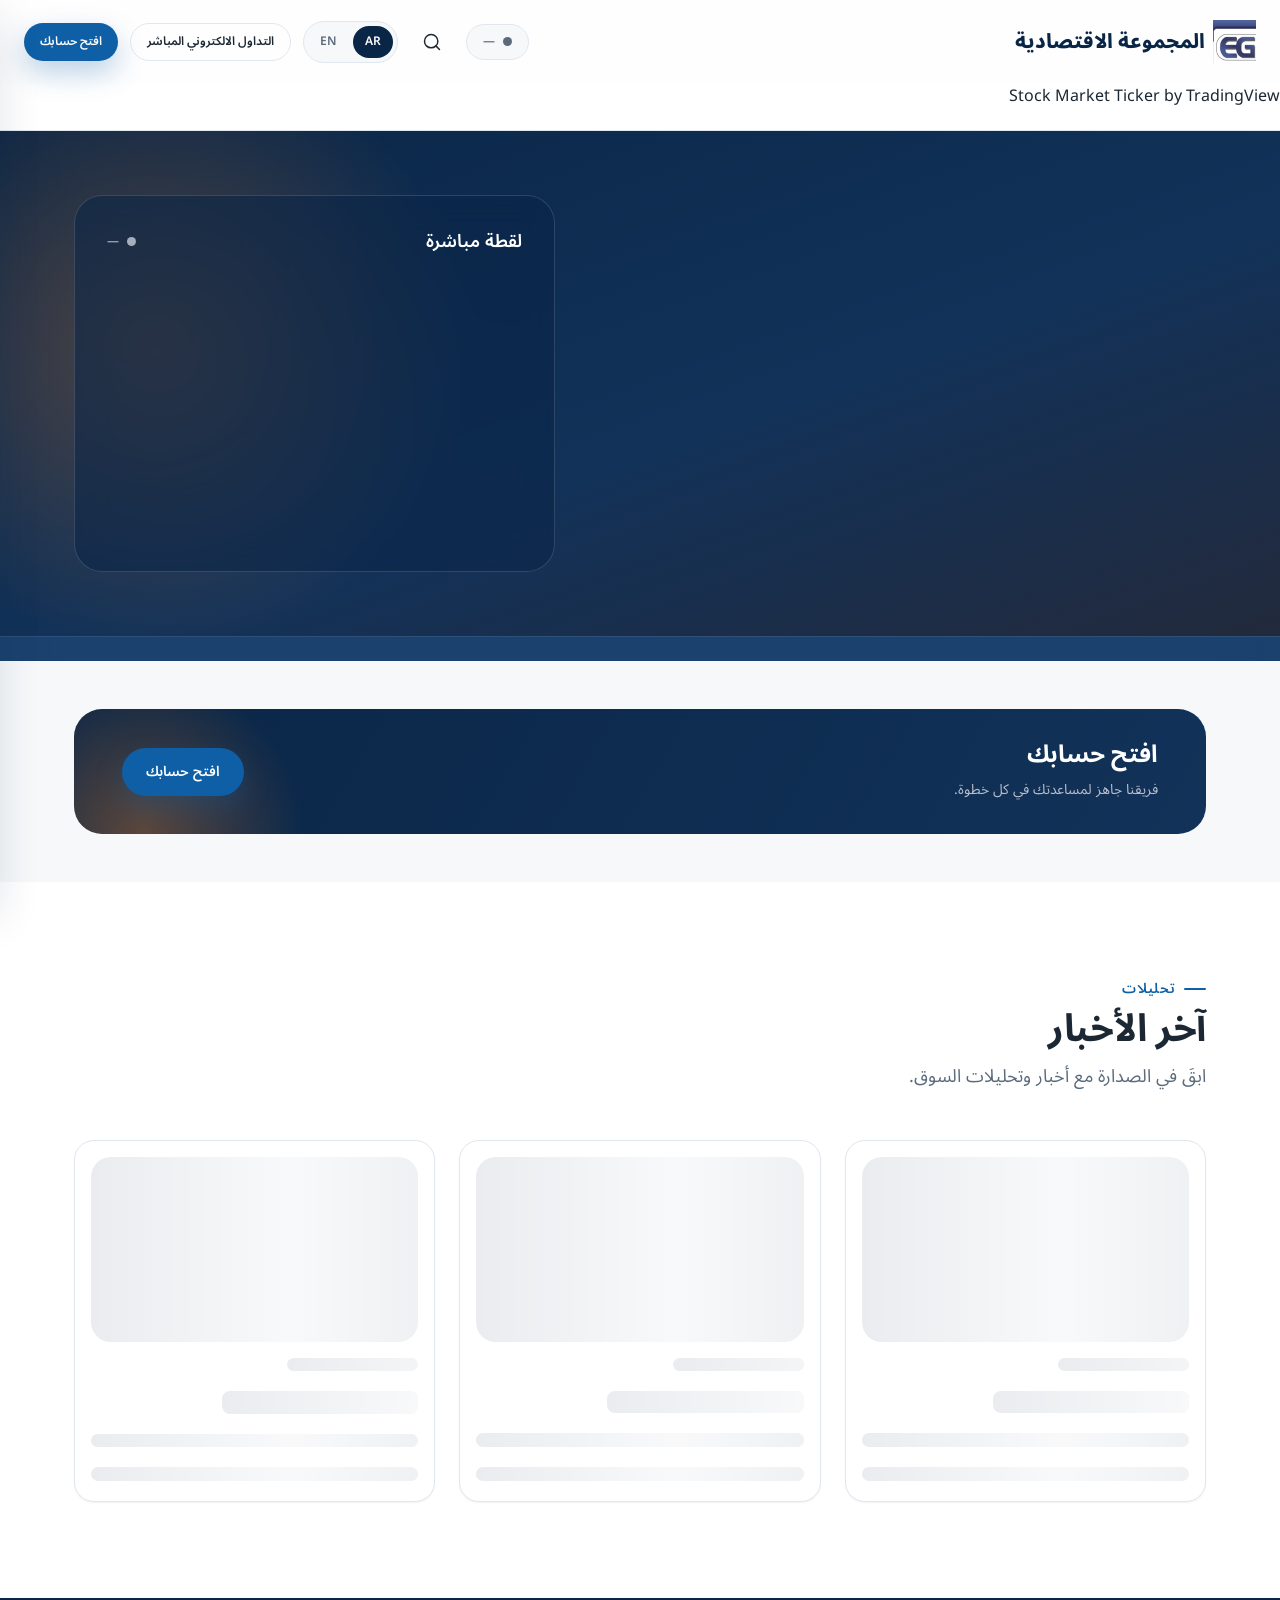
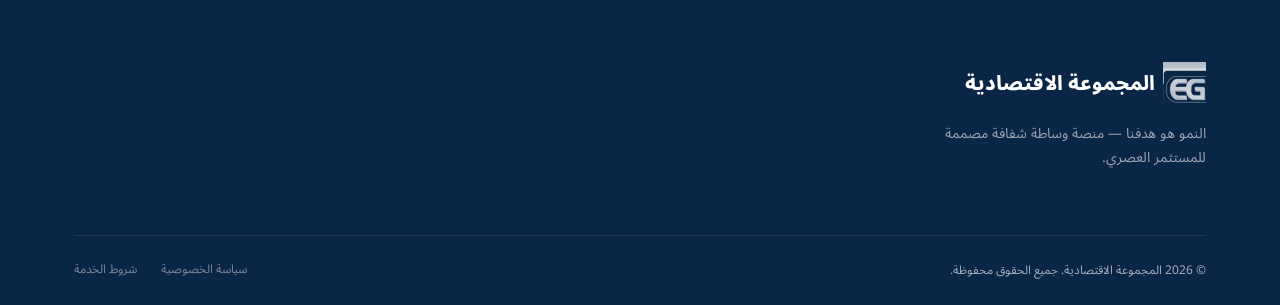
==== index.html @ 0a730e78 "Add files via upload" ====
<!DOCTYPE html>
<html lang="ar" dir="rtl">
<head>
  <meta charset="UTF-8">
  <meta name="viewport" content="width=device-width, initial-scale=1">
  <title>Economic Group — Growth Is Our Target</title>
  <meta name="description" content="Trade Egyptian and global markets with Economic Group — a fast, transparent, and secure brokerage platform.">
  <meta name="theme-color" content="#0A2647">
  <meta name="robots" content="index, follow">
  <link rel="canonical" href="https://www.eg-broktrade.com/">

  <!-- Open Graph -->
  <meta property="og:type" content="website">
  <meta property="og:title" content="Economic Group">
  <meta property="og:description" content="Trade Egyptian and global markets with Economic Group — a fast, transparent, and secure brokerage platform.">
  <meta property="og:url" content="https://www.eg-broktrade.com/">
  <meta property="og:site_name" content="Economic Group">
  <meta property="og:image" content="assets/images/og-cover.jpg">
  <meta property="og:locale" content="ar_EG">
  <meta property="og:locale:alternate" content="en_US">

  <!-- Twitter Card -->
  <meta name="twitter:card" content="summary_large_image">
  <meta name="twitter:title" content="Economic Group">
  <meta name="twitter:description" content="Trade Egyptian and global markets with Economic Group — a fast, transparent, and secure brokerage platform.">
  <meta name="twitter:image" content="assets/images/og-cover.jpg">

  <link rel="icon" type="image/png" href="assets/icons/favicon.png">
  <link rel="apple-touch-icon" href="assets/images/brand/favicon-180.png">
  <link rel="preconnect" href="https://fonts.googleapis.com">
  <link rel="preconnect" href="https://fonts.gstatic.com" crossorigin>

  <!-- Design System -->
  <link rel="stylesheet" href="assets/css/variables.css">
  <link rel="stylesheet" href="assets/css/base.css">
  <link rel="stylesheet" href="assets/css/animations.css">
  <link rel="stylesheet" href="assets/css/header.css">
  <link rel="stylesheet" href="assets/css/hero.css">
  <link rel="stylesheet" href="assets/css/news.css">
  <link rel="stylesheet" href="assets/css/footer.css">
  <link rel="stylesheet" href="assets/css/responsive.css">

  <!-- Schema.org -->
  <script type="application/ld+json">
  {
    "@context": "https://schema.org",
    "@type": "FinancialService",
    "name": "Economic Group",
    "alternateName": "المجموعة الاقتصادية",
    "description": "Economic Group — a bilingual stock trading and brokerage platform. Growth is our target.",
    "url": "https://www.eg-broktrade.com/",
    "areaServed": "EG",
    "availableLanguage": ["ar", "en"]
  }
  </script>
</head>
<body id="top" data-page="home">
  <a href="#main-content" class="skip-link" data-i18n="common.back_to_top">Skip to content</a>

  <div id="header-mount"></div>

  <main id="main-content">

    <!-- ============ HERO ============ -->
    <section class="hero" data-surface="dark" aria-label="Hero">
      <div class="container hero-inner">
        <div class="hero-slides-wrap">
          <div class="hero-slides" id="hero-slides">
            <!-- Populated dynamically by hero.js from the Sliders sheet -->
          </div>
          <div class="hero-dots" id="hero-dots"></div>
        </div>

        <div class="hero-panel glass reveal">
          <div class="hero-panel-header">
            <span class="hero-panel-title" data-i18n="hero.panel_title">Live Snapshot</span>
            <span class="hero-status">
              <span class="status-dot" id="hero-status-dot"></span>
              <span id="hero-status-label">—</span>
            </span>
          </div>
          <div class="hero-tv-widget" id="hero-tv-widget" aria-live="polite">
            <!-- Populated dynamically by tradingViewWidgets.js (Symbol Overview widget) -->
          </div>
        </div>
      </div>

      <div class="ticker-bar">
        <div class="ticker-track" id="ticker-track">
          <!-- Populated dynamically by hero.js from the Announcements sheet -->
        </div>
      </div>
    </section>

    <!-- ============ PROMO BANNER ============ -->
    <section class="container" style="padding-block: var(--space-7);" aria-label="Promotion">
      <div class="promo-banner" data-surface="dark" data-reveal>
        <div class="promo-banner-text">
          <h3 class="promo-banner-title" data-i18n="hero.cta_primary">Open an Account</h3>
          <p class="promo-banner-subtitle" data-i18n="sections.contact_subtitle">Our team is ready to help you every step of the way.</p>
        </div>
        <div class="promo-banner-cta">
          <a href="pages/signup/" class="btn btn-primary" data-i18n="nav.open_account">Open Account</a>
        </div>
      </div>
    </section>

    <!-- ============ NEWS ============ -->
    <section class="section" id="news" style="background:var(--color-white);" aria-labelledby="news-title">
      <div class="container">
        <div class="section-header">
          <span class="section-eyebrow" data-i18n="sections.news_eyebrow">Insights</span>
          <h2 class="section-title" id="news-title" data-i18n="sections.news_title">Latest News</h2>
          <p class="section-subtitle" data-i18n="sections.news_subtitle">Stay ahead with market-moving news and analysis.</p>
        </div>

        <div class="news-grid" id="news-grid" aria-live="polite"></div>
      </div>
    </section>

  </main>

  <div id="footer-mount"></div>
  <div id="news-modal-mount"></div>

  <button type="button" class="btn-icon" id="back-to-top" aria-label="Back to top" data-i18n-aria-label="common.back_to_top"
    style="position:fixed; bottom:24px; inset-inline-end:24px; z-index:var(--z-toast); background:var(--color-dark); color:#fff; opacity:0; visibility:hidden; transition: opacity var(--dur-base) var(--ease-out), visibility var(--dur-base); box-shadow:var(--shadow-lg);">
    <svg viewBox="0 0 24 24" fill="none" stroke="currentColor" stroke-width="1.75" stroke-linecap="round" stroke-linejoin="round"><line x1="12" y1="19" x2="12" y2="5"></line><polyline points="5 12 12 5 19 12"></polyline></svg>
  </button>

  <style>
    #back-to-top.is-visible { opacity: 1; visibility: visible; }
  </style>

  <!-- Config & Utilities -->
  <script src="assets/js/config.js"></script>
  <script src="assets/js/utils.js"></script>
  <script src="assets/js/icons.js"></script>
  <script src="assets/js/i18n.js"></script>
  <script src="assets/js/sheetsApi.js"></script>
  <script src="assets/js/skeleton.js"></script>
  <script src="assets/js/lazyload.js"></script>
  <script src="assets/js/partials.js"></script>

  <!-- Components -->
  <script src="components/newsCard.js"></script>
  <script src="components/miniTickerCard.js"></script>
  <script src="components/faqItem.js"></script>

  <!-- Section Modules -->
  <script src="assets/js/header.js"></script>
  <script src="assets/js/footer.js"></script>
  <script src="assets/js/hero.js"></script>
  <script src="assets/js/liveMarketData.js"></script>
  <script src="assets/js/tradingViewWidgets.js"></script>
  <script src="assets/js/market.js"></script>
  <script src="assets/js/news.js"></script>
  <script src="assets/js/newsModal.js"></script>
  <script src="assets/js/faq.js"></script>
  <script src="assets/js/contact.js"></script>
  <script src="assets/js/autoRefresh.js"></script>

  <!-- Boot -->
  <script src="assets/js/main.js"></script>
</body>
</html>
---- assets/css/variables.css ----
/* =========================================================
   Economic Group — Design System
   Global CSS Custom Properties
   ========================================================= */

@import url('https://fonts.googleapis.com/css2?family=Inter:wght@400;500;600;700;800&family=Noto+Sans+Arabic:wght@400;500;600;700;800&display=swap');

:root {
  /* ---------- Brand Colors (from Economic Group logo) ---------- */
  --color-primary: #0F5FA6;
  --color-primary-dark: #0A3D6E;
  --color-primary-light: #4B93D1;
  --color-primary-50: #EAF3FB;

  --color-dark: #0A2647;
  --color-dark-soft: #123259;
  --color-dark-elevated: #1B426E;

  --color-bg: #F6F8FA;
  --color-white: #FFFFFF;

  --color-text: #1B2733;
  --color-text-muted: #5B6B7C;
  --color-text-inverse: #F6F8FA;

  --color-success: #128A5E;
  --color-success-bg: #E9F8F2;
  --color-danger: #D14848;
  --color-danger-bg: #FDECEC;
  --color-warning: #C58A17;
  --color-warning-bg: #FBF3E2;

  --color-border: #E1E7EE;
  --color-border-dark: rgba(255, 255, 255, 0.12);

  /* ---------- Glassmorphism ---------- */
  --glass-bg: rgba(255, 255, 255, 0.65);
  --glass-bg-dark: rgba(10, 38, 71, 0.55);
  --glass-border: rgba(255, 255, 255, 0.35);
  --glass-blur: blur(16px);

  /* ---------- Typography ---------- */
  --font-en: 'Inter', -apple-system, BlinkMacSystemFont, 'Segoe UI', sans-serif;
  --font-ar: 'Noto Sans Arabic', 'Inter', sans-serif;

  --fs-xs: 0.75rem;    /* 12px */
  --fs-sm: 0.875rem;   /* 14px */
  --fs-base: 1rem;     /* 16px */
  --fs-md: 1.125rem;   /* 18px */
  --fs-lg: 1.25rem;    /* 20px */
  --fs-xl: 1.5rem;     /* 24px */
  --fs-2xl: 1.875rem;  /* 30px */
  --fs-3xl: 2.375rem;  /* 38px */
  --fs-4xl: 3rem;      /* 48px */

  --lh-tight: 1.2;
  --lh-normal: 1.5;
  --lh-relaxed: 1.75;

  --fw-regular: 400;
  --fw-medium: 500;
  --fw-semibold: 600;
  --fw-bold: 700;
  --fw-extrabold: 800;

  /* ---------- Spacing (4/8pt scale) ---------- */
  --space-1: 0.25rem;  /* 4px */
  --space-2: 0.5rem;   /* 8px */
  --space-3: 0.75rem;  /* 12px */
  --space-4: 1rem;     /* 16px */
  --space-5: 1.5rem;   /* 24px */
  --space-6: 2rem;     /* 32px */
  --space-7: 3rem;     /* 48px */
  --space-8: 4rem;     /* 64px */
  --space-9: 6rem;     /* 96px */

  /* ---------- Radius ---------- */
  --radius-sm: 8px;
  --radius-md: 14px;
  --radius-lg: 20px;
  --radius-xl: 28px;
  --radius-full: 999px;

  /* ---------- Shadows ---------- */
  --shadow-sm: 0 1px 2px rgba(10, 38, 71, 0.06);
  --shadow-md: 0 8px 24px rgba(10, 38, 71, 0.08);
  --shadow-lg: 0 16px 40px rgba(10, 38, 71, 0.12);
  --shadow-primary: 0 12px 28px rgba(15, 95, 166, 0.28);
  --shadow-focus: 0 0 0 3px rgba(15, 95, 166, 0.35);

  /* ---------- Motion ---------- */
  --ease-out: cubic-bezier(0.16, 1, 0.3, 1);
  --ease-in-out: cubic-bezier(0.65, 0, 0.35, 1);
  --dur-fast: 150ms;
  --dur-base: 250ms;
  --dur-slow: 400ms;

  /* ---------- Layout ---------- */
  --container-max: 1280px;
  --header-height: 84px;
  --header-height-scrolled: 68px;

  /* ---------- Z-Index Scale ---------- */
  --z-base: 0;
  --z-dropdown: 100;
  --z-sticky: 200;
  --z-overlay: 400;
  --z-modal: 500;
  --z-toast: 600;
  --z-tooltip: 700;
}

/* Dark-elevated surfaces (hero, footer) get their own token aliases */
[data-surface="dark"] {
  --color-text: var(--color-text-inverse);
  --color-text-muted: #A6ADBB;
  --color-border: var(--color-border-dark);
}
---- assets/css/base.css ----
/* =========================================================
   Economic Group — Base Styles / Reset / Typography / RTL Foundation
   ========================================================= */

*,
*::before,
*::after {
  box-sizing: border-box;
  margin: 0;
  padding: 0;
}

html {
  -webkit-text-size-adjust: 100%;
  scroll-behavior: smooth;
}

@media (prefers-reduced-motion: reduce) {
  html {
    scroll-behavior: auto;
  }
  *,
  *::before,
  *::after {
    animation-duration: 0.01ms !important;
    animation-iteration-count: 1 !important;
    transition-duration: 0.01ms !important;
    scroll-behavior: auto !important;
  }
}

body {
  min-height: 100vh;
  min-height: 100dvh;
  background: var(--color-bg);
  color: var(--color-text);
  font-family: var(--font-en);
  font-size: var(--fs-base);
  line-height: var(--lh-normal);
  font-weight: var(--fw-regular);
  -webkit-font-smoothing: antialiased;
  overflow-x: hidden;
  /* Push footer to bottom — eliminates blank space below it */
  display: flex;
  flex-direction: column;
}

/* main grows to fill remaining space, pushing footer down */
#main-content {
  flex: 1;
}

/* footer-mount is outside <main> so give it no flex-shrink
   and let the footer inside it sit naturally at the bottom */
#footer-mount {
  flex-shrink: 0;
}

/* news-modal-mount wraps a position:fixed overlay — it must not
   contribute any layout height itself */
#news-modal-mount {
  position: fixed;
  width: 0;
  height: 0;
  overflow: visible;
  pointer-events: none;
}

html[lang="ar"] body,
body[dir="rtl"] {
  font-family: var(--font-ar);
}

html[dir="rtl"] {
  direction: rtl;
}

html[dir="ltr"] {
  direction: ltr;
}

img,
picture,
svg {
  max-width: 100%;
  display: block;
}

img {
  height: auto;
}

a {
  color: inherit;
  text-decoration: none;
}

button {
  font: inherit;
  color: inherit;
  background: none;
  border: none;
  cursor: pointer;
}

input,
textarea,
select {
  font: inherit;
  color: inherit;
}

ul,
ol {
  list-style: none;
}

/* ---------- Typography Scale ---------- */

h1, h2, h3, h4, h5, h6 {
  font-weight: var(--fw-bold);
  line-height: var(--lh-tight);
  color: var(--color-dark);
}

[data-surface="dark"] h1,
[data-surface="dark"] h2,
[data-surface="dark"] h3,
[data-surface="dark"] h4 {
  color: var(--color-white);
}

h1 { font-size: var(--fs-4xl); letter-spacing: -0.02em; }
h2 { font-size: var(--fs-3xl); letter-spacing: -0.01em; }
h3 { font-size: var(--fs-2xl); }
h4 { font-size: var(--fs-xl); }
h5 { font-size: var(--fs-lg); }
h6 { font-size: var(--fs-md); }

p {
  color: var(--color-text-muted);
  line-height: var(--lh-relaxed);
}

.text-tabular {
  font-variant-numeric: tabular-nums;
  font-feature-settings: 'tnum' 1;
}

/* ---------- Layout Helpers ---------- */

.container {
  width: 100%;
  max-width: var(--container-max);
  margin-inline: auto;
  padding-inline: var(--space-5);
}

.section {
  padding-block: var(--space-9);
}

.section-header {
  display: flex;
  flex-direction: column;
  gap: var(--space-2);
  margin-bottom: var(--space-7);
  max-width: 640px;
}

.section-eyebrow {
  display: inline-flex;
  align-items: center;
  gap: var(--space-2);
  color: var(--color-primary);
  font-weight: var(--fw-semibold);
  font-size: var(--fs-sm);
  text-transform: uppercase;
  letter-spacing: 0.06em;
}

.section-eyebrow::before {
  content: "";
  width: 22px;
  height: 2px;
  background: var(--color-primary);
  border-radius: var(--radius-full);
}

.section-title {
  color: inherit;
}

.section-subtitle {
  color: var(--color-text-muted);
  font-size: var(--fs-md);
}

/* ---------- Focus & Accessibility ---------- */

:focus-visible {
  outline: none;
  box-shadow: var(--shadow-focus);
  border-radius: var(--radius-sm);
}

.skip-link {
  position: fixed;
  top: -100px;
  inset-inline-start: var(--space-4);
  z-index: var(--z-toast);
  background: var(--color-dark);
  color: var(--color-white);
  padding: var(--space-3) var(--space-5);
  border-radius: var(--radius-md);
  font-weight: var(--fw-semibold);
  transition: top var(--dur-base) var(--ease-out);
}

.skip-link:focus {
  top: var(--space-4);
}

.visually-hidden {
  position: absolute !important;
  width: 1px;
  height: 1px;
  padding: 0;
  margin: -1px;
  overflow: hidden;
  clip: rect(0, 0, 0, 0);
  white-space: nowrap;
  border: 0;
}

/* ---------- Buttons ---------- */

.btn {
  display: inline-flex;
  align-items: center;
  justify-content: center;
  gap: var(--space-2);
  min-height: 48px;
  padding-inline: var(--space-5);
  border-radius: var(--radius-full);
  font-weight: var(--fw-semibold);
  font-size: var(--fs-sm);
  white-space: nowrap;
  transition: transform var(--dur-fast) var(--ease-out),
              box-shadow var(--dur-base) var(--ease-out),
              background-color var(--dur-base) var(--ease-out);
}

.btn:active {
  transform: scale(0.97);
}

.btn-primary {
  background: var(--color-primary);
  color: var(--color-white);
  box-shadow: var(--shadow-primary);
}

.btn-primary:hover {
  background: var(--color-primary-dark);
}

.btn-outline {
  background: transparent;
  border: 1.5px solid var(--color-border);
  color: var(--color-text);
}

[data-surface="dark"] .btn-outline {
  border-color: var(--color-border-dark);
  color: var(--color-white);
}

.btn-outline:hover {
  border-color: var(--color-primary);
  color: var(--color-primary);
}

.btn-ghost {
  background: transparent;
  color: var(--color-text);
}

.btn-ghost:hover {
  color: var(--color-primary);
}

.btn-sm {
  min-height: 38px;
  padding-inline: var(--space-4);
  font-size: var(--fs-xs);
}

.btn-icon {
  min-height: 44px;
  min-width: 44px;
  padding: 0;
  border-radius: var(--radius-full);
}

/* ---------- Badges & Tags ---------- */

.badge {
  display: inline-flex;
  align-items: center;
  gap: var(--space-1);
  padding: var(--space-1) var(--space-3);
  border-radius: var(--radius-full);
  font-size: var(--fs-xs);
  font-weight: var(--fw-semibold);
}

.badge-success { background: var(--color-success-bg); color: var(--color-success); }
.badge-danger  { background: var(--color-danger-bg); color: var(--color-danger); }
.badge-warning { background: var(--color-warning-bg); color: var(--color-warning); }
.badge-neutral { background: var(--color-bg); color: var(--color-text-muted); border: 1px solid var(--color-border); }

/* ---------- Glass Surface Utility ---------- */

.glass {
  background: var(--glass-bg);
  backdrop-filter: var(--glass-blur);
  -webkit-backdrop-filter: var(--glass-blur);
  border: 1px solid var(--glass-border);
}

[data-surface="dark"] .glass {
  background: var(--glass-bg-dark);
  border-color: rgba(255, 255, 255, 0.14);
}

/* ---------- Cards ---------- */

.card {
  background: var(--color-white);
  border: 1px solid var(--color-border);
  border-radius: var(--radius-lg);
  box-shadow: var(--shadow-sm);
  transition: transform var(--dur-base) var(--ease-out),
              box-shadow var(--dur-base) var(--ease-out);
}

.card-hover:hover {
  transform: translateY(-4px);
  box-shadow: var(--shadow-lg);
}
---- assets/css/animations.css ----
/* =========================================================
   Economic Group — Animations & Skeleton Loading States
   ========================================================= */

@keyframes fadeIn {
  from { opacity: 0; }
  to { opacity: 1; }
}

@keyframes fadeUp {
  from { opacity: 0; transform: translateY(16px); }
  to { opacity: 1; transform: translateY(0); }
}

@keyframes scaleIn {
  from { opacity: 0; transform: scale(0.96); }
  to { opacity: 1; transform: scale(1); }
}

@keyframes slideInEnd {
  from { opacity: 0; transform: translateX(var(--slide-from, 24px)); }
  to { opacity: 1; transform: translateX(0); }
}

@keyframes shimmer {
  0% { background-position: -400px 0; }
  100% { background-position: 400px 0; }
}

@keyframes pulseDot {
  0%, 100% { opacity: 1; transform: scale(1); }
  50% { opacity: 0.55; transform: scale(0.85); }
}

@keyframes tickerScroll {
  from { transform: translateX(0); }
  to { transform: translateX(-50%); }
}

@keyframes spin {
  to { transform: rotate(360deg); }
}

.reveal {
  opacity: 0;
  animation: fadeUp var(--dur-slow) var(--ease-out) forwards;
}

.reveal[data-delay="1"] { animation-delay: 60ms; }
.reveal[data-delay="2"] { animation-delay: 120ms; }
.reveal[data-delay="3"] { animation-delay: 180ms; }
.reveal[data-delay="4"] { animation-delay: 240ms; }
.reveal[data-delay="5"] { animation-delay: 300ms; }
.reveal[data-delay="6"] { animation-delay: 360ms; }

@media (prefers-reduced-motion: reduce) {
  .reveal {
    opacity: 1;
    animation: none;
  }
}

/* ---------- Skeleton Loaders ---------- */

.skeleton {
  position: relative;
  overflow: hidden;
  background: #EAECEF;
  border-radius: var(--radius-md);
}

.skeleton::after {
  content: "";
  position: absolute;
  inset: 0;
  background: linear-gradient(
    90deg,
    rgba(255, 255, 255, 0) 0%,
    rgba(255, 255, 255, 0.7) 50%,
    rgba(255, 255, 255, 0) 100%
  );
  background-size: 400px 100%;
  animation: shimmer 1.4s ease-in-out infinite;
}

@media (prefers-reduced-motion: reduce) {
  .skeleton::after { animation: none; }
}

.skeleton-text {
  height: 0.85em;
  border-radius: var(--radius-sm);
  margin-block: 0.25em;
}

.skeleton-title { height: 1.4em; width: 60%; }
.skeleton-line { width: 100%; }
.skeleton-line.short { width: 40%; }

.skeleton-thumb {
  aspect-ratio: 16 / 9;
  width: 100%;
  border-radius: var(--radius-lg);
}

.skeleton-avatar {
  width: 44px;
  height: 44px;
  border-radius: var(--radius-full);
}

.skeleton-card {
  display: flex;
  flex-direction: column;
  gap: var(--space-3);
  padding: var(--space-4);
}

/* ---------- Status Dot ---------- */

.status-dot {
  width: 9px;
  height: 9px;
  border-radius: var(--radius-full);
  background: var(--color-text-muted);
  flex-shrink: 0;
}

.status-dot.is-open {
  background: var(--color-success);
  animation: pulseDot 2s ease-in-out infinite;
}

.status-dot.is-closed {
  background: var(--color-danger);
}

/* ---------- Spinner ---------- */

.spinner {
  width: 20px;
  height: 20px;
  border: 2.5px solid rgba(255, 255, 255, 0.35);
  border-top-color: currentColor;
  border-radius: 50%;
  animation: spin 0.7s linear infinite;
}
---- assets/css/header.css ----
/* =========================================================
   Economic Group — Header / Navigation
   ========================================================= */

.site-header {
  position: sticky;
  top: 0;
  inset-inline: 0;
  z-index: var(--z-sticky);
  height: var(--header-height);
  display: flex;
  align-items: center;
  background: rgba(255, 255, 255, 0.82);
  backdrop-filter: var(--glass-blur);
  -webkit-backdrop-filter: var(--glass-blur);
  border-bottom: 1px solid transparent;
  transition: height var(--dur-base) var(--ease-out),
              border-color var(--dur-base) var(--ease-out),
              box-shadow var(--dur-base) var(--ease-out);
}

.site-header.is-scrolled {
  height: var(--header-height-scrolled);
  border-bottom-color: var(--color-border);
  box-shadow: var(--shadow-sm);
}

.header-inner {
  width: 100%;
  max-width: var(--container-max);
  margin-inline: auto;
  padding-inline: var(--space-5);
  display: flex;
  align-items: center;
  justify-content: space-between;
  gap: var(--space-5);
}

/* ---------- Logo ---------- */

.brand {
  display: flex;
  align-items: center;
  gap: var(--space-2);
  font-weight: var(--fw-extrabold);
  font-size: var(--fs-lg);
  color: var(--color-dark);
  flex-shrink: 0;
}

.brand-mark {
  display: flex;
  align-items: center;
  justify-content: center;
  flex-shrink: 0;
}

.brand-mark img {
  height: 44px;
  width: auto;
  display: block;
}

/* ---------- Primary Nav ---------- */

.primary-nav {
  display: flex;
  align-items: center;
  gap: var(--space-1);
}

.nav-item {
  position: relative;
}

.nav-link {
  display: flex;
  align-items: center;
  gap: var(--space-1);
  padding: var(--space-3) var(--space-3);
  border-radius: var(--radius-sm);
  font-size: var(--fs-sm);
  font-weight: var(--fw-medium);
  color: var(--color-text);
  transition: color var(--dur-fast) var(--ease-out);
}

.nav-link:hover,
.nav-link[aria-current="page"] {
  color: var(--color-primary);
}

.nav-link .chevron {
  width: 14px;
  height: 14px;
  transition: transform var(--dur-fast) var(--ease-out);
}

.nav-item.is-open .nav-link .chevron {
  transform: rotate(180deg);
}

.nav-dropdown {
  position: absolute;
  top: calc(100% + var(--space-2));
  inset-inline-start: 0;
  min-width: 220px;
  background: var(--color-white);
  border: 1px solid var(--color-border);
  border-radius: var(--radius-md);
  box-shadow: var(--shadow-lg);
  padding: var(--space-2);
  opacity: 0;
  visibility: hidden;
  transform: translateY(6px);
  transition: opacity var(--dur-base) var(--ease-out),
              transform var(--dur-base) var(--ease-out),
              visibility var(--dur-base);
  z-index: var(--z-dropdown);
}

.nav-item.is-open .nav-dropdown {
  opacity: 1;
  visibility: visible;
  transform: translateY(0);
}

.nav-dropdown-link {
  display: block;
  padding: var(--space-3);
  border-radius: var(--radius-sm);
  font-size: var(--fs-sm);
  color: var(--color-text);
}

.nav-dropdown-link:hover {
  background: var(--color-primary-50);
  color: var(--color-primary-dark);
}

/* ---------- Header Actions ---------- */

.header-actions {
  display: flex;
  align-items: center;
  gap: var(--space-3);
  flex-shrink: 0;
}

.market-pill {
  display: flex;
  align-items: center;
  gap: var(--space-2);
  padding: var(--space-2) var(--space-4);
  border-radius: var(--radius-full);
  background: var(--color-bg);
  border: 1px solid var(--color-border);
  font-size: var(--fs-xs);
  font-weight: var(--fw-semibold);
  color: var(--color-text-muted);
}

.lang-switch {
  display: flex;
  align-items: center;
  gap: var(--space-1);
  padding: var(--space-1);
  border-radius: var(--radius-full);
  background: var(--color-bg);
  border: 1px solid var(--color-border);
}

.lang-option {
  padding: var(--space-1) var(--space-3);
  border-radius: var(--radius-full);
  font-size: var(--fs-xs);
  font-weight: var(--fw-semibold);
  color: var(--color-text-muted);
  transition: background var(--dur-fast) var(--ease-out), color var(--dur-fast) var(--ease-out);
  min-height: 32px;
  display: inline-flex;
  align-items: center;
}

.lang-option[aria-pressed="true"] {
  background: var(--color-dark);
  color: var(--color-white);
}

.search-toggle,
.menu-toggle {
  display: inline-flex;
  align-items: center;
  justify-content: center;
  width: 44px;
  height: 44px;
  border-radius: var(--radius-full);
  color: var(--color-text);
  transition: background var(--dur-fast) var(--ease-out);
}

.search-toggle:hover,
.menu-toggle:hover {
  background: var(--color-bg);
}

.search-toggle svg,
.menu-toggle svg {
  width: 20px;
  height: 20px;
}

.menu-toggle {
  display: none;
}

/* ---------- Search Overlay ---------- */

.search-overlay {
  position: fixed;
  inset: 0;
  z-index: var(--z-overlay);
  background: rgba(10, 38, 71, 0.55);
  backdrop-filter: blur(4px);
  -webkit-backdrop-filter: blur(4px);
  display: flex;
  align-items: flex-start;
  justify-content: center;
  padding: 12vh var(--space-4) var(--space-5);
  overflow-y: auto;
  opacity: 0;
  visibility: hidden;
  transition: opacity var(--dur-base) var(--ease-out), visibility var(--dur-base);
}

.search-overlay.is-open {
  opacity: 1;
  visibility: visible;
}

.search-box {
  width: min(560px, 92vw);
  max-height: 90vh;
  max-height: 76dvh;
  overflow-y: auto;
  background: var(--color-white);
  border-radius: var(--radius-lg);
  box-shadow: var(--shadow-lg);
  padding: var(--space-5);
  transform: translateY(-12px);
  transition: transform var(--dur-base) var(--ease-out);
}

.search-overlay.is-open .search-box {
  transform: translateY(0);
}

.search-input-row {
  display: flex;
  align-items: center;
  gap: var(--space-3);
  border-bottom: 1px solid var(--color-border);
  padding-bottom: var(--space-4);
}

.search-input-row svg { width: 20px; height: 20px; color: var(--color-text-muted); flex-shrink: 0; }

.search-input {
  flex: 1;
  border: none;
  background: none;
  font-size: var(--fs-md);
  outline: none;
}

.search-results {
  margin-top: var(--space-4);
  max-height: 320px;
  overflow-y: auto;
  display: flex;
  flex-direction: column;
  gap: var(--space-1);
}

.search-result-item {
  display: flex;
  align-items: center;
  justify-content: space-between;
  padding: var(--space-3);
  border-radius: var(--radius-sm);
}

.search-result-item:hover {
  background: var(--color-bg);
}

.search-empty {
  padding: var(--space-5) var(--space-2);
  text-align: center;
  color: var(--color-text-muted);
  font-size: var(--fs-sm);
}

/* ---------- Mobile Nav Drawer ---------- */

.mobile-drawer {
  position: fixed;
  top: 0;
  inset-inline-end: 0;
  height: 100vh;
  height: 100dvh;
  width: min(340px, 86vw);
  background: var(--color-white);
  z-index: var(--z-overlay);
  box-shadow: var(--shadow-lg);
  padding: var(--space-5);
  display: flex;
  flex-direction: column;
  gap: var(--space-2);
  transform: translateX(100%);
  transition: transform var(--dur-base) var(--ease-out);
  overflow-y: auto;
}

html[dir="rtl"] .mobile-drawer {
  transform: translateX(-100%);
}

.mobile-drawer.is-open {
  transform: translateX(0);
}

html[dir="rtl"] .mobile-drawer.is-open {
  transform: translateX(0);
}

.mobile-drawer-backdrop {
  position: fixed;
  inset: 0;
  background: rgba(10, 38, 71, 0.5);
  z-index: var(--z-overlay);
  opacity: 0;
  visibility: hidden;
  transition: opacity var(--dur-base) var(--ease-out), visibility var(--dur-base);
}

.mobile-drawer-backdrop.is-open {
  opacity: 1;
  visibility: visible;
}

.mobile-drawer-header {
  display: flex;
  align-items: center;
  justify-content: space-between;
  margin-bottom: var(--space-4);
}

.mobile-nav-link {
  display: flex;
  align-items: center;
  justify-content: space-between;
  padding: var(--space-4) var(--space-2);
  border-bottom: 1px solid var(--color-border);
  font-weight: var(--fw-medium);
  min-height: 44px;
}

.mobile-nav-submenu {
  display: none;
  flex-direction: column;
  padding-inline-start: var(--space-4);
}

.mobile-nav-submenu.is-open {
  display: flex;
}

.mobile-nav-sublink {
  padding: var(--space-3) var(--space-2);
  color: var(--color-text-muted);
  font-size: var(--fs-sm);
  min-height: 44px;
  display: flex;
  align-items: center;
}

@media (max-width: 1023px) {
  .primary-nav,
  .market-pill {
    display: none;
  }
  .menu-toggle {
    display: inline-flex;
  }
  /* The mobile drawer already repeats the Open Account CTA, the live
     trading link, and the language switcher, so drop the header's copies
     once the drawer takes over — keeps search + hamburger from getting
     cramped against the logo on phones. */
  .header-actions > .btn-primary,
  .header-actions > .btn-outline {
    display: none;
  }
}

@media (max-width: 560px) {
  .header-actions > .lang-switch {
    display: none;
  }
}

/* ---------- TradingView Ticker Tape (scrolling EGX price strip) ---------- */

.tv-ticker-tape-wrap {
  position: sticky;
  top: var(--header-height);
  inset-inline: 0;
  z-index: calc(var(--z-sticky) - 1);
  background: var(--color-surface, #ffffff);
  border-bottom: 1px solid var(--color-border);
  transition: top var(--dur-base) var(--ease-out);
}

.site-header.is-scrolled ~ .tv-ticker-tape-wrap {
  top: var(--header-height-scrolled);
}

/* TradingView's own iframe reports its height, but give the wrapper a
   sane minimum so layout doesn't jump while the widget script loads. */
.tv-ticker-tape-wrap .tradingview-widget-container {
  min-height: 46px;
}
---- assets/css/hero.css ----
/* =========================================================
   Economic Group — Hero Section
   ========================================================= */

.hero {
  position: relative;
  background: linear-gradient(160deg, var(--color-dark) 0%, var(--color-dark-soft) 55%, #23293A 100%);
  overflow: hidden;
  /* FIX 3: no bottom padding on the hero itself — the ticker bar
     sits flush at the bottom with no extra blue gap beneath it */
  padding-block-start: var(--space-8);
  padding-block-end: 0;
}

.hero::before {
  content: "";
  position: absolute;
  inset-inline-end: -12%;
  top: -18%;
  width: 620px;
  height: 620px;
  border-radius: 50%;
  background: radial-gradient(circle, rgba(245, 130, 32, 0.28) 0%, rgba(245, 130, 32, 0) 70%);
  pointer-events: none;
}

.hero-inner {
  position: relative;
  z-index: 1;
  display: grid;
  grid-template-columns: 1.1fr 0.9fr;
  gap: var(--space-8);
  align-items: center;
  padding-block-end: var(--space-8);
}

.hero-slides {
  position: relative;
  min-height: 300px;
}

.hero-slide {
  position: absolute;
  inset: 0;
  display: flex;
  flex-direction: column;
  gap: var(--space-5);
  opacity: 0;
  visibility: hidden;
  transform: translateY(12px);
  transition: opacity var(--dur-slow) var(--ease-out),
              transform var(--dur-slow) var(--ease-out),
              visibility var(--dur-slow);
}

.hero-slide.is-active {
  position: relative;
  opacity: 1;
  visibility: visible;
  transform: translateY(0);
}

.hero-badge {
  display: inline-flex;
  align-items: center;
  gap: var(--space-2);
  width: fit-content;
  padding: var(--space-2) var(--space-4);
  border-radius: var(--radius-full);
  font-size: var(--fs-xs);
  font-weight: var(--fw-semibold);
  color: var(--color-white);
}

.hero-headline {
  color: var(--color-white);
  font-size: clamp(2rem, 4vw, var(--fs-4xl));
  max-width: 22ch;
}

.hero-headline .accent {
  color: var(--color-primary);
}

.hero-subtext {
  color: #B7BECC;
  font-size: var(--fs-md);
  max-width: 46ch;
}

.hero-cta-row {
  display: flex;
  align-items: center;
  gap: var(--space-4);
  flex-wrap: wrap;
}

.hero-dots {
  display: flex;
  gap: var(--space-2);
  margin-top: var(--space-3);
}

.hero-dot {
  width: 28px;
  height: 4px;
  border-radius: var(--radius-full);
  background: rgba(255, 255, 255, 0.25);
  transition: background var(--dur-base) var(--ease-out);
}

.hero-dot[aria-current="true"] {
  background: var(--color-primary);
}

/* ---------- Hero Panel (Live Market Snapshot) ---------- */

.hero-panel {
  border-radius: var(--radius-xl);
  padding: var(--space-6);
  display: flex;
  flex-direction: column;
  gap: var(--space-5);
}

.hero-panel-header {
  display: flex;
  align-items: center;
  justify-content: space-between;
}

.hero-panel-title {
  color: var(--color-white);
  font-size: var(--fs-md);
  font-weight: var(--fw-semibold);
}

.hero-status {
  display: flex;
  align-items: center;
  gap: var(--space-2);
  font-size: var(--fs-xs);
  color: #B7BECC;
  font-weight: var(--fw-medium);
}

.hero-tv-widget {
  width: 100%;
  min-height: 260px;
}

.hero-tv-widget .tradingview-widget-container,
.hero-tv-widget .tradingview-widget-container__widget {
  width: 100%;
}

/* TradingView's copyright line defaults to dark text — barely visible on
   this panel's dark glass background, so lighten it to match. */
.hero-tv-widget .tradingview-widget-copyright {
  color: #B7BECC;
}

/* ---------- Announcements Ticker ---------- */

.ticker-bar {
  background: var(--color-dark-elevated);
  border-top: 1px solid rgba(255, 255, 255, 0.08);
  overflow: hidden;
  position: relative;
}

.ticker-bar::before,
.ticker-bar::after {
  content: "";
  position: absolute;
  top: 0;
  bottom: 0;
  width: 60px;
  z-index: 1;
  pointer-events: none;
}

.ticker-bar::before {
  inset-inline-start: 0;
  background: linear-gradient(to right, var(--color-dark-elevated), transparent);
}

.ticker-bar::after {
  inset-inline-end: 0;
  background: linear-gradient(to left, var(--color-dark-elevated), transparent);
}

.ticker-track {
  display: flex;
  width: max-content;
  animation: tickerScroll 38s linear infinite;
  padding-block: var(--space-3);
}

.ticker-bar:hover .ticker-track {
  animation-play-state: paused;
}

.ticker-item {
  display: flex;
  align-items: center;
  gap: var(--space-2);
  padding-inline: var(--space-6);
  font-size: var(--fs-xs);
  font-weight: var(--fw-medium);
  color: #C7CCD6;
  white-space: nowrap;
  border-inline-end: 1px solid rgba(255, 255, 255, 0.1);
}

.ticker-item svg { width: 14px; height: 14px; color: var(--color-primary); flex-shrink: 0; }

@keyframes tickerScroll {
  0% {
    transform: translateX(0);
  }
  100% {
    transform: translateX(-50%);
  }
}

[dir="rtl"] .ticker-track {
  animation-name: tickerScrollRTL;
}

@keyframes tickerScrollRTL {
  0% {
    transform: translateX(0);
  }
  100% {
    transform: translateX(50%);
  }
}

@media (max-width: 900px) {
  .hero-inner {
    grid-template-columns: 1fr;
  }
}

/* Exception to the sitewide prefers-reduced-motion reset in base.css:
   this marquee is treated as decorative/informational content rather than
   motion that could trigger discomfort, so it keeps scrolling. Hover-to-pause
   above still applies either way. */
@media (prefers-reduced-motion: reduce) {
  .ticker-track {
    animation-duration: 38s !important;
    animation-iteration-count: infinite !important;
  }
}
---- assets/css/news.css ----
/* =========================================================
   Economic Group — News Section
   ========================================================= */

.news-grid {
  display: grid;
  grid-template-columns: repeat(auto-fit, minmax(300px, 1fr));
  gap: var(--space-5);
}

.news-card {
  overflow: hidden;
  display: flex;
  flex-direction: column;
}

.news-card-media {
  position: relative;
  aspect-ratio: 16 / 10;
  overflow: hidden;
  background: var(--color-bg);
}

.news-card-media img {
  width: 100%;
  height: 100%;
  object-fit: cover;
  transition: transform var(--dur-slow) var(--ease-out);
}

.news-card:hover .news-card-media img {
  transform: scale(1.05);
}

.news-card-category {
  position: absolute;
  top: var(--space-3);
  inset-inline-start: var(--space-3);
  padding: var(--space-1) var(--space-3);
  border-radius: var(--radius-full);
  background: rgba(10, 38, 71, 0.75);
  color: var(--color-white);
  font-size: var(--fs-xs);
  font-weight: var(--fw-semibold);
  backdrop-filter: blur(6px);
  -webkit-backdrop-filter: blur(6px);
}

.news-card-body {
  padding: var(--space-5);
  display: flex;
  flex-direction: column;
  gap: var(--space-3);
  flex: 1;
}

.news-card-date {
  font-size: var(--fs-xs);
  color: var(--color-text-muted);
  font-weight: var(--fw-medium);
}

.news-card-title {
  font-size: var(--fs-lg);
  line-height: var(--lh-tight);
}

.news-card-summary {
  font-size: var(--fs-sm);
  color: var(--color-text-muted);
  flex: 1;
  display: -webkit-box;
  -webkit-line-clamp: 3;
  -webkit-box-orient: vertical;
  overflow: hidden;
}

.news-card-readmore {
  display: inline-flex;
  align-items: center;
  gap: var(--space-1);
  font-size: var(--fs-sm);
  font-weight: var(--fw-semibold);
  color: var(--color-primary);
  width: fit-content;
  min-height: 44px;
}

.news-card-readmore svg {
  width: 16px;
  height: 16px;
  transition: transform var(--dur-fast) var(--ease-out);
}

html[dir="ltr"] .news-card-readmore:hover svg { transform: translateX(3px); }
html[dir="rtl"] .news-card-readmore:hover svg { transform: translateX(-3px) rotate(180deg); }
html[dir="rtl"] .news-card-readmore svg { transform: rotate(180deg); }

/* ---------- News Modal ---------- */

.modal-overlay {
  position: fixed;
  inset: 0;
  z-index: var(--z-modal);
  background: rgba(18, 22, 30, 0.65);
  backdrop-filter: blur(6px);
  -webkit-backdrop-filter: blur(6px);
  display: flex;
  align-items: center;
  justify-content: center;
  padding: var(--space-4);
  opacity: 0;
  visibility: hidden;
  transition: opacity var(--dur-base) var(--ease-out), visibility var(--dur-base);
}

.modal-overlay.is-open {
  opacity: 1;
  visibility: visible;
}

.news-modal {
  width: min(760px, 100%);
  max-height: 90vh;
  max-height: 88dvh;
  background: var(--color-white);
  border-radius: var(--radius-xl);
  overflow: hidden;
  display: flex;
  flex-direction: column;
  transform: scale(0.96) translateY(12px);
  transition: transform var(--dur-base) var(--ease-out);
  box-shadow: var(--shadow-lg);
}

.modal-overlay.is-open .news-modal {
  transform: scale(1) translateY(0);
}

.news-modal-media {
  position: relative;
  aspect-ratio: 21 / 9;
  flex-shrink: 0;
  background: var(--color-bg);
}

.news-modal-media img {
  width: 100%;
  height: 100%;
  object-fit: cover;
}

.modal-close {
  position: absolute;
  top: var(--space-4);
  inset-inline-end: var(--space-4);
  width: 40px;
  height: 40px;
  border-radius: var(--radius-full);
  background: rgba(18, 22, 30, 0.55);
  color: var(--color-white);
  display: flex;
  align-items: center;
  justify-content: center;
  backdrop-filter: blur(6px);
  -webkit-backdrop-filter: blur(6px);
  transition: background var(--dur-fast) var(--ease-out);
}

.modal-close:hover {
  background: var(--color-dark);
}

.modal-close svg { width: 18px; height: 18px; }

.news-modal-body {
  padding: var(--space-6);
  overflow-y: auto;
  display: flex;
  flex-direction: column;
  gap: var(--space-4);
}

.news-modal-meta {
  display: flex;
  align-items: center;
  gap: var(--space-3);
  font-size: var(--fs-xs);
  color: var(--color-text-muted);
  font-weight: var(--fw-medium);
}

.news-modal-title {
  font-size: var(--fs-2xl);
  line-height: var(--lh-tight);
}

.news-modal-content {
  color: var(--color-text);
  line-height: var(--lh-relaxed);
  display: flex;
  flex-direction: column;
  gap: var(--space-4);
}

.news-modal-content p { color: inherit; }
---- assets/css/footer.css ----
/* =========================================================
   Economic Group — Footer & Banners
   ========================================================= */

.site-footer {
  background: var(--color-dark);
  color: #B7BECC;
  padding-top: var(--space-8);
}

.footer-top {
  display: grid;
  grid-template-columns: 1.3fr repeat(3, 1fr);
  gap: var(--space-6);
  padding-bottom: var(--space-7);
  border-bottom: 1px solid rgba(255, 255, 255, 0.08);
}

.footer-brand-col {
  display: flex;
  flex-direction: column;
  gap: var(--space-4);
}

.footer-tagline {
  font-size: var(--fs-sm);
  color: #9AA1B0;
  max-width: 34ch;
  line-height: var(--lh-relaxed);
}

.footer-social {
  display: flex;
  gap: var(--space-2);
}

.footer-social-link {
  width: 40px;
  height: 40px;
  border-radius: var(--radius-full);
  background: rgba(255, 255, 255, 0.06);
  display: flex;
  align-items: center;
  justify-content: center;
  transition: background var(--dur-fast) var(--ease-out), color var(--dur-fast) var(--ease-out);
}

.footer-social-link:hover {
  background: var(--color-primary);
  color: var(--color-white);
}

.footer-social-link svg { width: 18px; height: 18px; }

.footer-col-title {
  color: var(--color-white);
  font-size: var(--fs-sm);
  font-weight: var(--fw-semibold);
  margin-bottom: var(--space-4);
  text-transform: uppercase;
  letter-spacing: 0.04em;
}

.footer-link-list {
  display: flex;
  flex-direction: column;
  gap: var(--space-3);
}

.footer-link {
  font-size: var(--fs-sm);
  color: #9AA1B0;
  transition: color var(--dur-fast) var(--ease-out);
  min-height: 24px;
}

.footer-link:hover {
  color: var(--color-primary);
}

.newsletter-form {
  display: flex;
  gap: var(--space-2);
  margin-top: var(--space-3);
}

.newsletter-input {
  flex: 1;
  border: 1px solid rgba(255, 255, 255, 0.14);
  background: rgba(255, 255, 255, 0.06);
  border-radius: var(--radius-full);
  padding: var(--space-3) var(--space-4);
  color: var(--color-white);
  font-size: var(--fs-sm);
  min-height: 46px;
}

.newsletter-input::placeholder { color: #7C8497; }

.newsletter-input:focus {
  outline: none;
  border-color: var(--color-primary);
}

.footer-bottom {
  display: flex;
  align-items: center;
  justify-content: space-between;
  padding-block: var(--space-5);
  font-size: var(--fs-xs);
  color: #7C8497;
  flex-wrap: wrap;
  gap: var(--space-3);
}

.footer-bottom-links {
  display: flex;
  gap: var(--space-5);
}

.footer-bottom-links a:hover { color: var(--color-primary); }

/* ---------- Promo Banner ---------- */

.promo-banner {
  border-radius: var(--radius-xl);
  padding: var(--space-6) var(--space-7);
  display: flex;
  align-items: center;
  justify-content: space-between;
  gap: var(--space-5);
  background: linear-gradient(120deg, var(--color-dark) 0%, var(--color-dark-soft) 100%);
  position: relative;
  overflow: hidden;
  flex-wrap: wrap;
}

.promo-banner::after {
  content: "";
  position: absolute;
  inset-inline-end: -8%;
  top: -30%;
  width: 320px;
  height: 320px;
  border-radius: 50%;
  background: radial-gradient(circle, rgba(245, 130, 32, 0.35), transparent 70%);
}

.promo-banner-text {
  position: relative;
  z-index: 1;
  display: flex;
  flex-direction: column;
  gap: var(--space-2);
  max-width: 480px;
}

.promo-banner-title {
  color: var(--color-white);
  font-size: var(--fs-xl);
}

.promo-banner-subtitle {
  color: #B7BECC;
  font-size: var(--fs-sm);
}

.promo-banner-cta {
  position: relative;
  z-index: 1;
  flex-shrink: 0;
}

@media (max-width: 980px) {
  .footer-top {
    grid-template-columns: 1fr 1fr;
  }
}

@media (max-width: 620px) {
  .footer-top {
    grid-template-columns: 1fr;
  }
  .footer-bottom {
    flex-direction: column;
    align-items: flex-start;
  }
}
---- assets/css/responsive.css ----
/* =========================================================
   Economic Group — Responsive Design
   Breakpoints: 375 / 768 / 1024 / 1440
   ========================================================= */

/* FIX 2: remove blank left gap on Arabic (RTL) mobile.
   Both html AND body need overflow-x:hidden — body alone
   doesn't clip the root scroll container in RTL layouts. */
html,
body {
  overflow-x: hidden;
}

@media (max-width: 1440px) {
  .container {
    max-width: 1180px;
  }
}

@media (max-width: 1023px) {
  .container {
    padding-inline: var(--space-4);
  }

  .section {
    padding-block: var(--space-8);
  }

  h1 { font-size: var(--fs-3xl); }
  h2 { font-size: var(--fs-2xl); }

  .market-grid {
    grid-template-columns: repeat(2, 1fr);
  }
}

@media (max-width: 768px) {
  :root {
    --header-height: 72px;
    --header-height-scrolled: 62px;
  }

  /* iOS Safari auto-zooms on focus when an input's font-size is under 16px.
     All text inputs/textareas get bumped to 16px on mobile viewports only,
     so the desktop type scale (14px) is unaffected. */
  .form-input,
  .form-textarea,
  .form-select,
  .newsletter-input,
  .stocks-search input,
  .search-input {
    font-size: 16px;
  }

  .section {
    padding-block: var(--space-7);
  }

  .section-header {
    margin-bottom: var(--space-5);
  }

  .hero {
    padding-block-start: var(--space-6);
    padding-block-end: 0;
  }

  .hero-headline {
    font-size: var(--fs-2xl);
  }

  .hero-cta-row {
    flex-direction: column;
    align-items: stretch;
  }

  .hero-cta-row .btn {
    width: 100%;
  }

  .market-grid {
    grid-template-columns: 1fr 1fr;
    gap: var(--space-3);
  }

  .mini-ticker-grid {
    grid-template-columns: 1fr;
  }

  .news-grid {
    grid-template-columns: 1fr;
  }

  .footer-bottom {
    text-align: center;
  }

  .newsletter-form {
    flex-direction: column;
  }

  .newsletter-form .btn {
    width: 100%;
  }
}

@media (max-width: 480px) {
  .market-grid {
    grid-template-columns: 1fr;
  }

  .header-actions {
    gap: var(--space-2);
  }

  .market-pill {
    display: none;
  }

  .promo-banner {
    flex-direction: column;
    align-items: flex-start;
    padding: var(--space-5);
  }

  .promo-banner-cta {
    width: 100%;
  }

  .promo-banner-cta .btn {
    width: 100%;
  }

  .news-modal-body {
    padding: var(--space-4);
  }

  .news-modal-title {
    font-size: var(--fs-xl);
  }
}

/* Landscape phones */
@media (max-width: 900px) and (orientation: landscape) {
  .hero {
    padding-block-start: var(--space-5);
    padding-block-end: 0;
  }
}
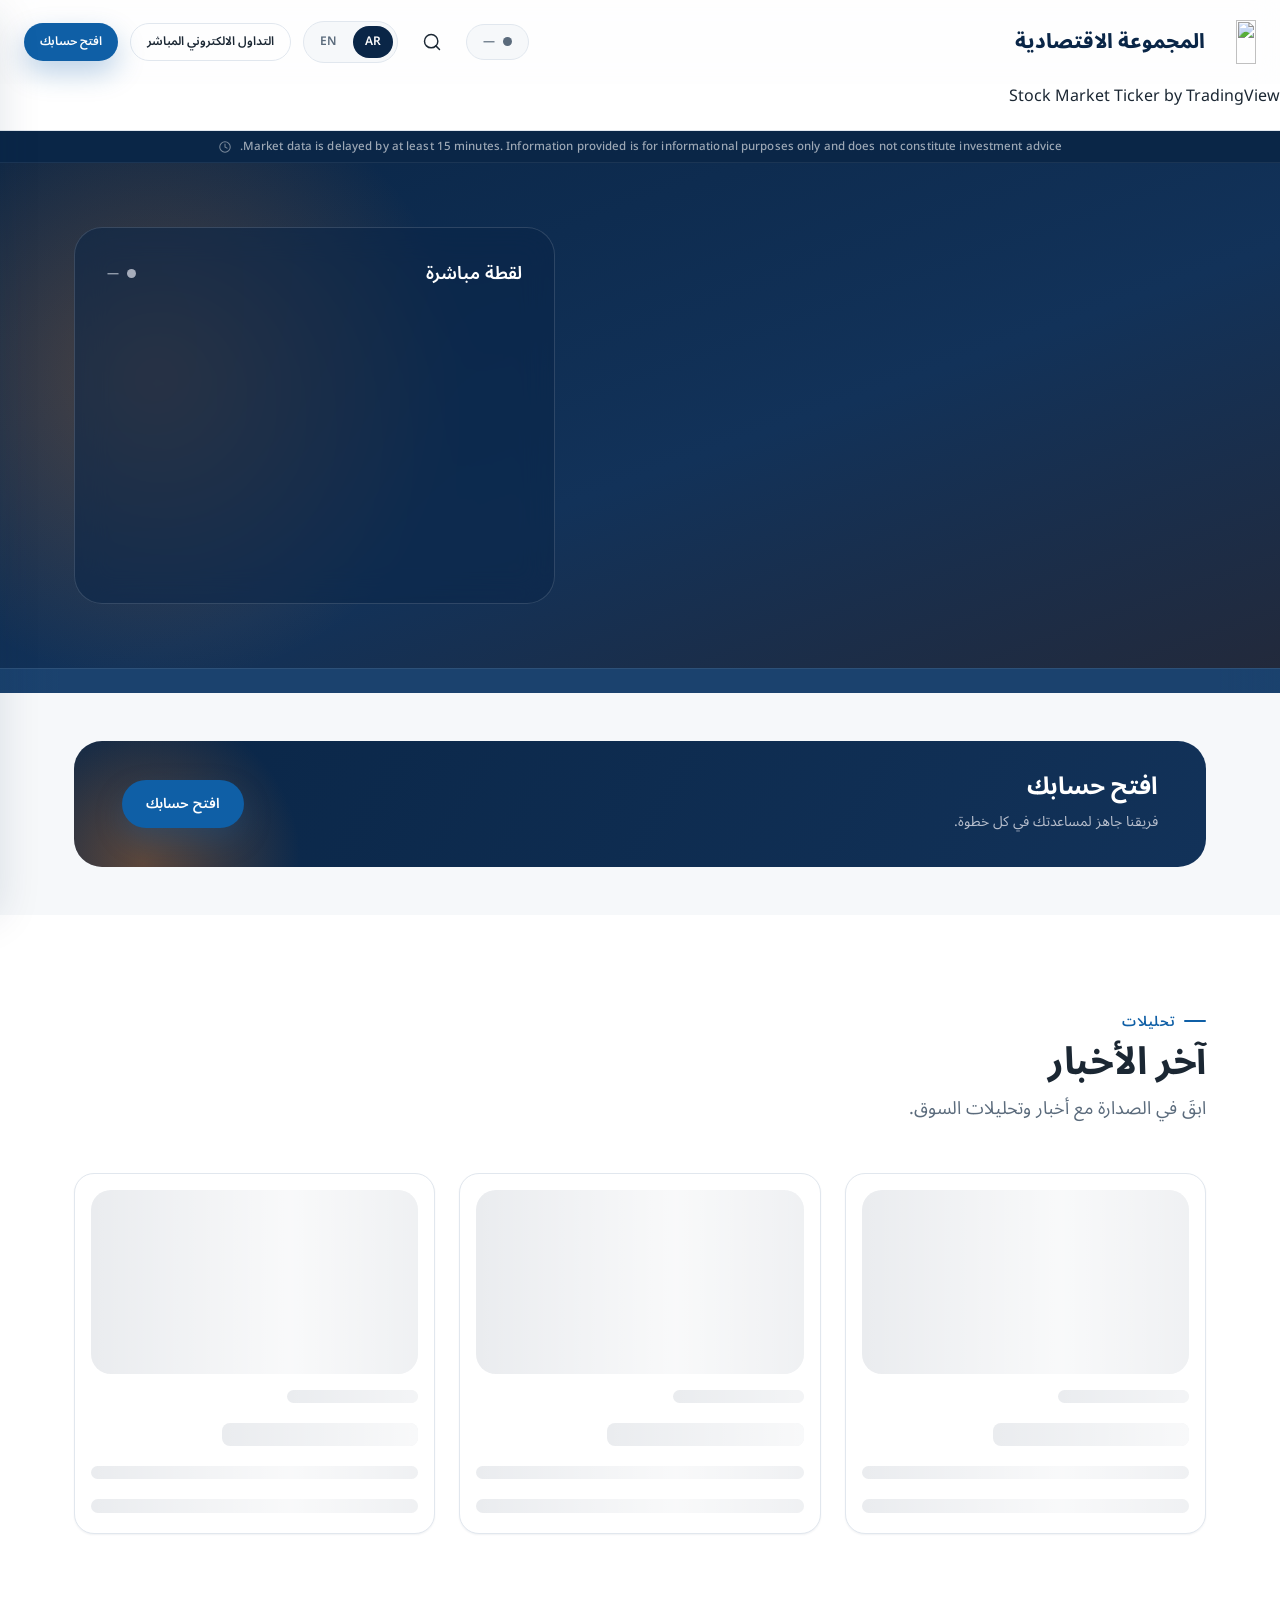
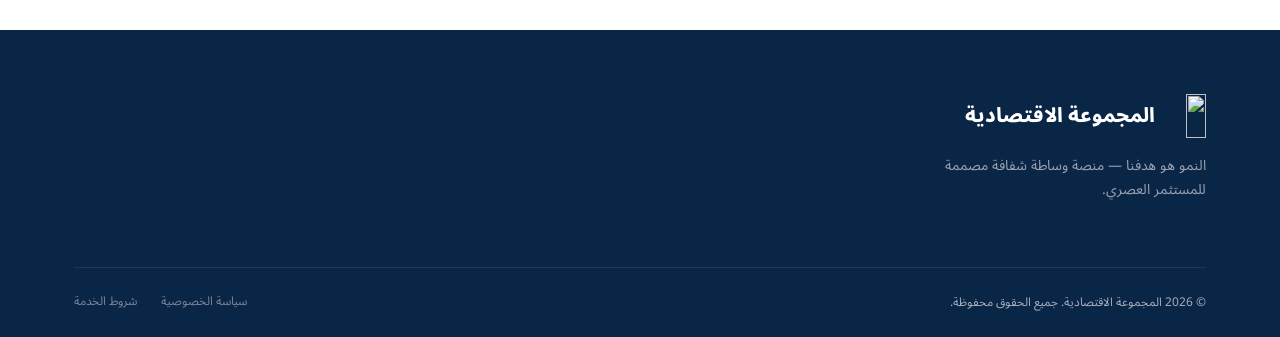
==== commit bda340a4: "Add files via upload" ====
--- a/index.html
+++ b/index.html
@@ -58,6 +58,11 @@
   <a href="#main-content" class="skip-link" data-i18n="common.back_to_top">Skip to content</a>
 
   <div id="header-mount"></div>
+
+  <div class="data-disclaimer-bar" role="note" aria-label="Data disclaimer">
+    <svg viewBox="0 0 24 24" fill="none" stroke="currentColor" stroke-width="1.75" stroke-linecap="round" stroke-linejoin="round" width="14" height="14" aria-hidden="true" style="flex-shrink:0;opacity:.75;"><circle cx="12" cy="12" r="9"></circle><polyline points="12 7 12 12 15.5 14"></polyline></svg>
+    <span data-i18n="common.data_disclaimer">Market data is delayed by at least 15 minutes. Information provided is for informational purposes only and does not constitute investment advice.</span>
+  </div>
 
   <main id="main-content">
 
--- a/assets/css/base.css
+++ b/assets/css/base.css
@@ -349,3 +349,24 @@
   transform: translateY(-4px);
   box-shadow: var(--shadow-lg);
 }
+
+/* ── Data Disclaimer Bar ─────────────────────────────────────── */
+.data-disclaimer-bar {
+  display: flex;
+  align-items: center;
+  gap: 8px;
+  background: var(--color-dark);
+  color: rgba(255, 255, 255, 0.6);
+  font-size: 0.72rem;
+  font-weight: var(--fw-medium);
+  letter-spacing: 0.01em;
+  line-height: 1.5;
+  padding: 7px var(--space-5);
+  border-bottom: 1px solid rgba(255, 255, 255, 0.07);
+  text-align: center;
+  justify-content: center;
+}
+
+[dir="rtl"] .data-disclaimer-bar {
+  flex-direction: row-reverse;
+}
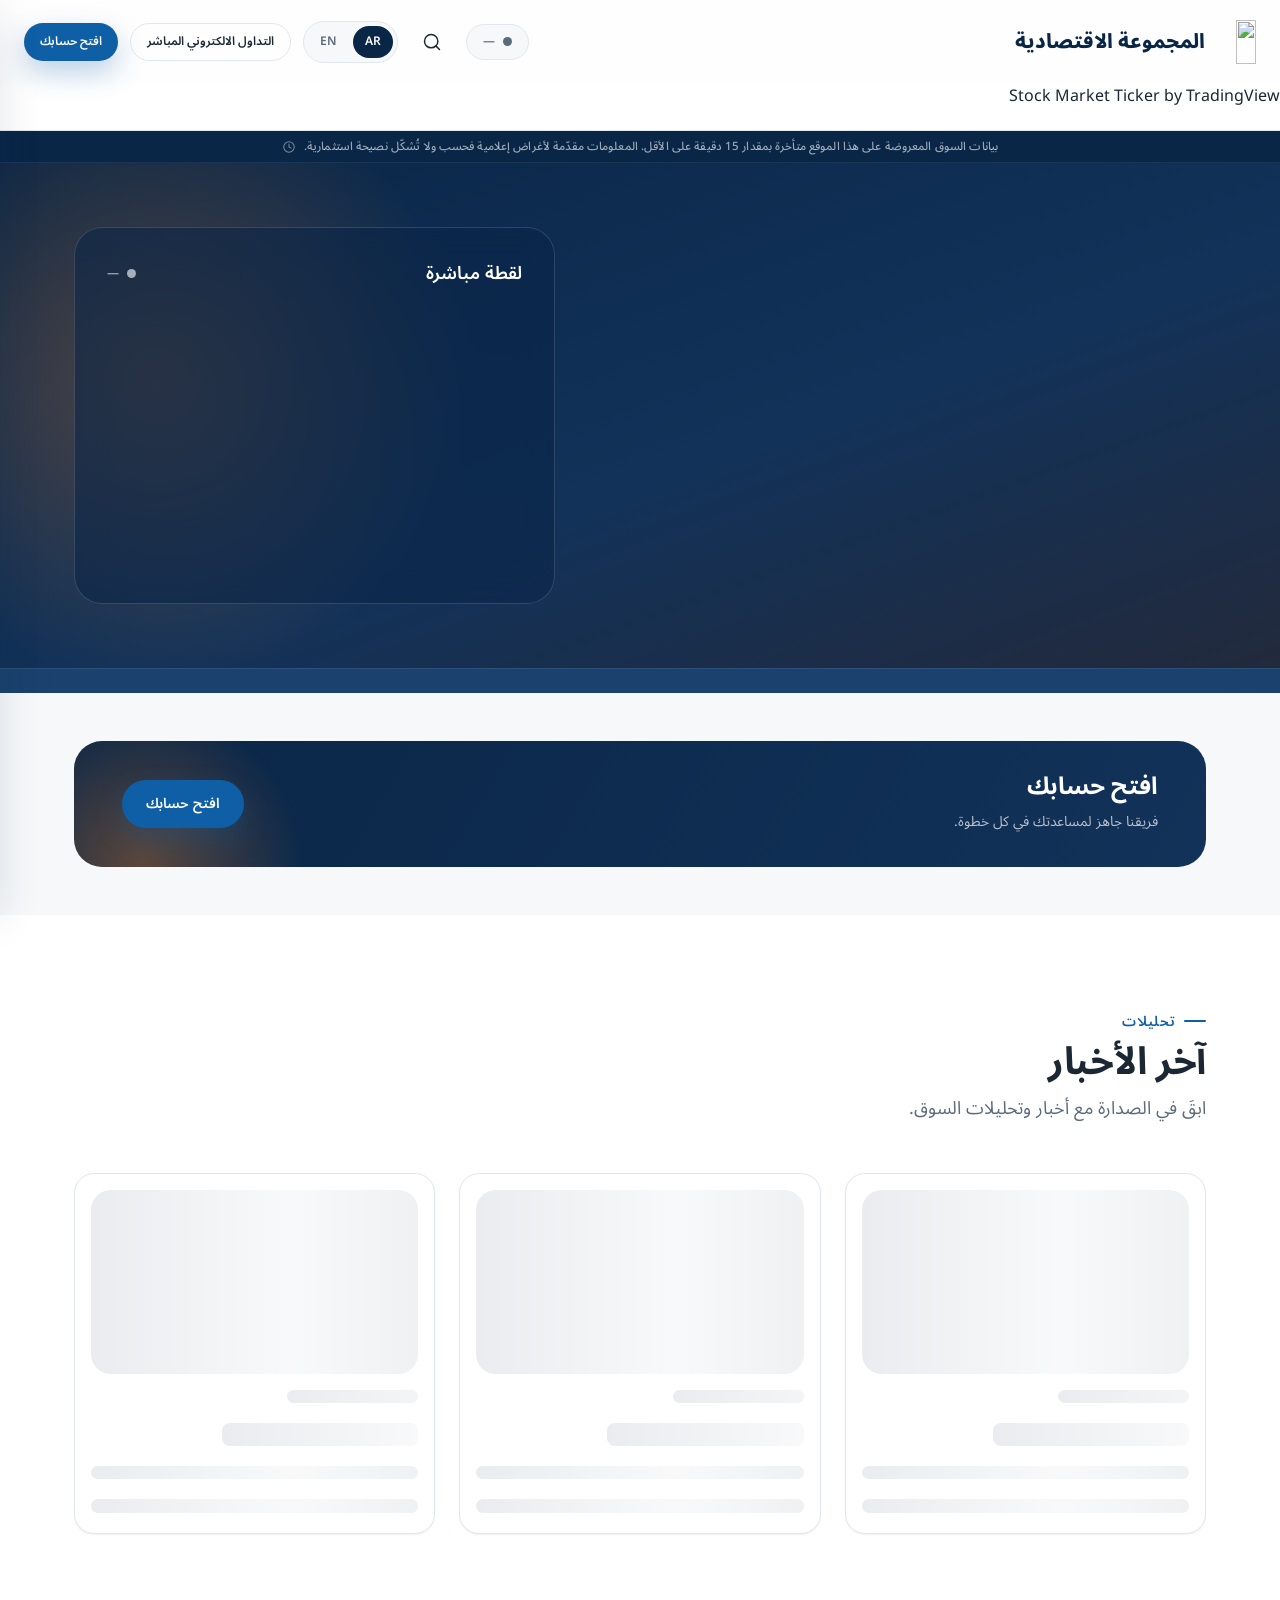
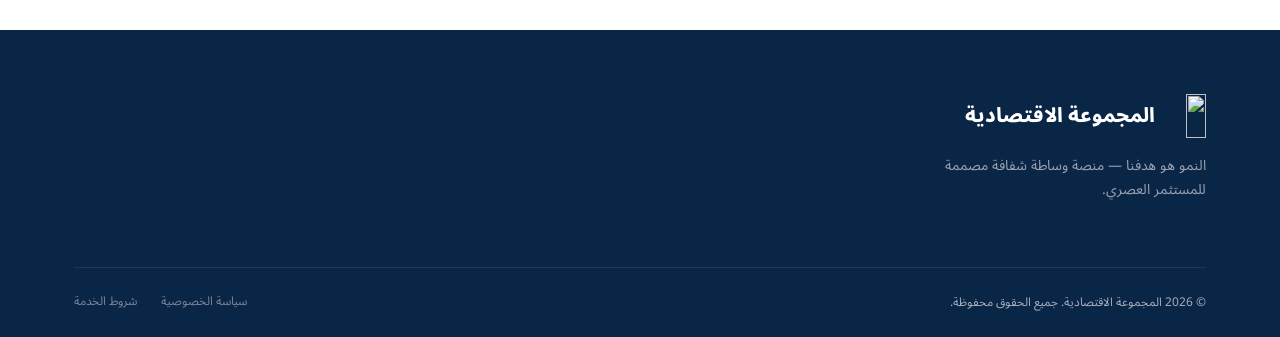
==== commit f963dc25: "index.html" ====
--- a/index.html
+++ b/index.html
@@ -78,7 +78,7 @@
 
         <div class="hero-panel glass reveal">
           <div class="hero-panel-header">
-            <span class="hero-panel-title" data-i18n="hero.panel_title">Live Snapshot</span>
+            <span class="hero-panel-title" data-i18n="hero.panel_title">Live</span>
             <span class="hero-status">
               <span class="status-dot" id="hero-status-dot"></span>
               <span id="hero-status-label">—</span>
--- a/assets/css/news.css
+++ b/assets/css/news.css
@@ -102,6 +102,13 @@
   position: fixed;
   inset: 0;
   z-index: var(--z-modal);
+  /* #news-modal-mount (the fetch() injection target this overlay lives
+     inside of) sets pointer-events: none on itself so its 0x0 wrapper
+     never blocks clicks on the page. Since pointer-events is inherited,
+     without this override every click on the modal — close button,
+     backdrop, article content — silently passed through to whatever
+     was behind it instead of being handled. */
+  pointer-events: auto;
   background: rgba(18, 22, 30, 0.65);
   backdrop-filter: blur(6px);
   -webkit-backdrop-filter: blur(6px);
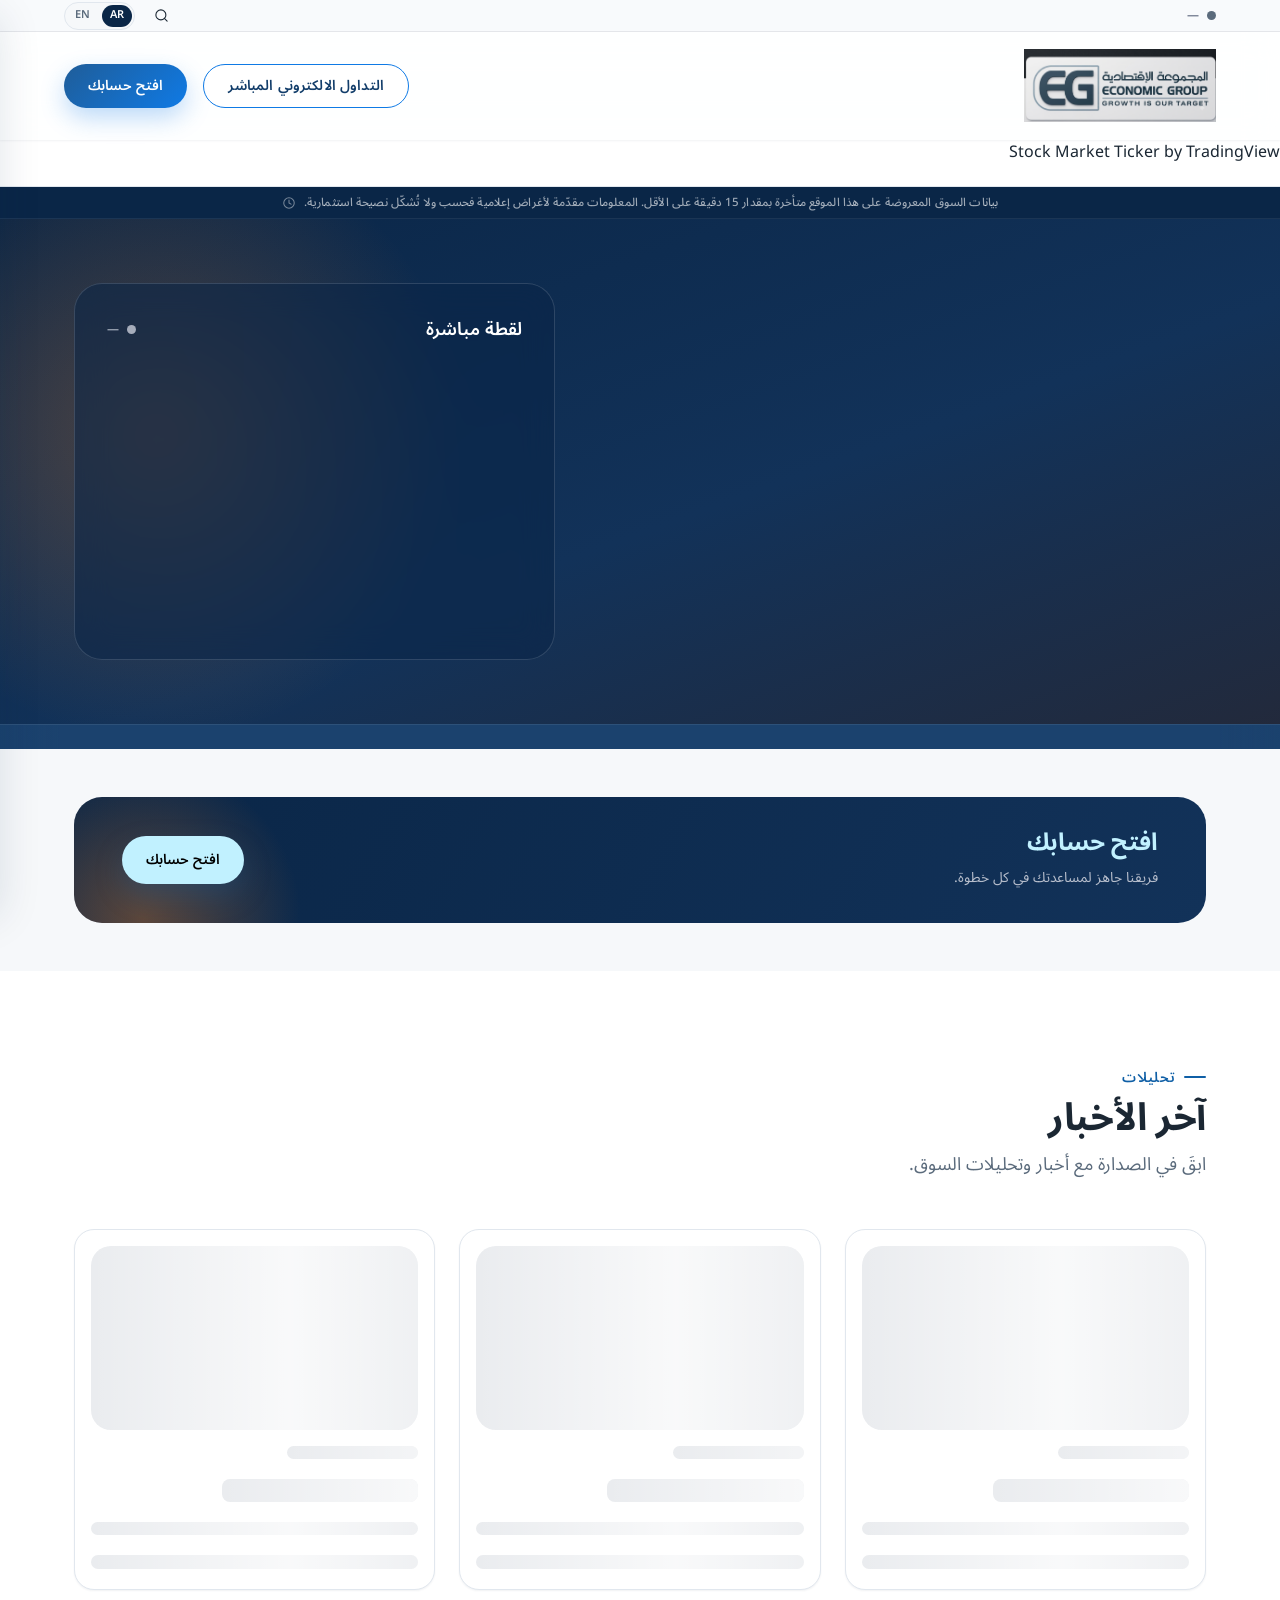
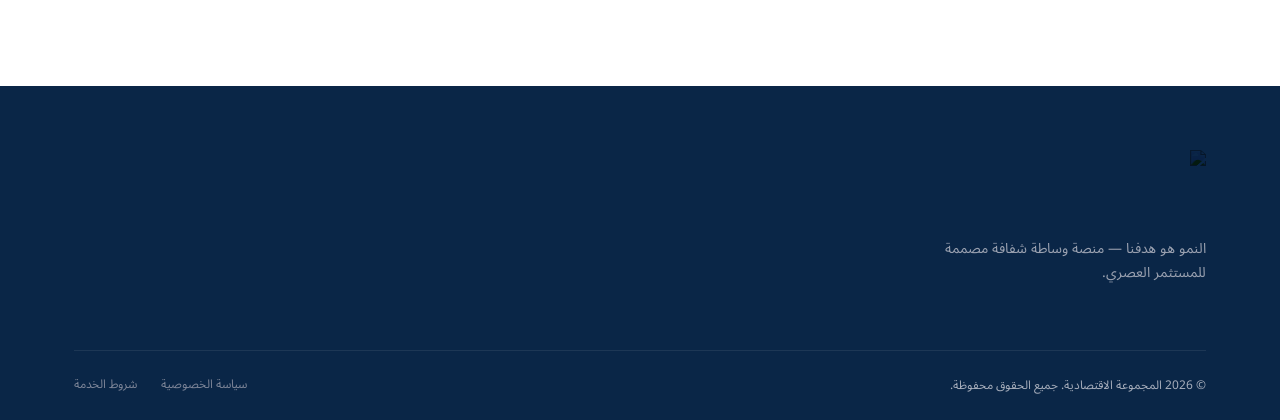
==== commit 34162b4c: "index.html" ====
--- a/index.html
+++ b/index.html
@@ -55,8 +55,6 @@
   </script>
 </head>
 <body id="top" data-page="home">
-  <a href="#main-content" class="skip-link" data-i18n="common.back_to_top">Skip to content</a>
-
   <div id="header-mount"></div>
 
   <div class="data-disclaimer-bar" role="note" aria-label="Data disclaimer">
--- a/assets/css/variables.css
+++ b/assets/css/variables.css
@@ -97,8 +97,20 @@
 
   /* ---------- Layout ---------- */
   --container-max: 1280px;
-  --header-height: 84px;
-  --header-height-scrolled: 68px;
+  --header-height: 108px;
+  --header-height-scrolled: 84px;
+  --utility-bar-height: 32px;
+
+  /* ---------- Header Redesign Tokens ----------
+     Scoped to header.css only — kept separate from the global
+     --color-* tokens above so the rest of the site is untouched. */
+  --header-container-max: 1440px;
+  --header-blue-deep: #123D6A;
+  --header-blue-mid: #1F5D99;
+  --header-blue-accent: #0F7AE5;
+  --header-text: #1D2939;
+  --header-text-muted: #667085;
+  --header-border: #E5E7EB;
 
   /* ---------- Z-Index Scale ---------- */
   --z-base: 0;
--- a/assets/css/base.css
+++ b/assets/css/base.css
@@ -127,7 +127,7 @@
 [data-surface="dark"] h2,
 [data-surface="dark"] h3,
 [data-surface="dark"] h4 {
-  color: var(--color-white);
+  color: #C1F1FF;
 }
 
 h1 { font-size: var(--fs-4xl); letter-spacing: -0.02em; }
@@ -256,13 +256,13 @@
 }
 
 .btn-primary {
+  background: #C1F1FF;
+  color: #000;
+  box-shadow: var(--shadow-primary);
+}
+
+.btn-primary:hover {
   background: var(--color-primary);
-  color: var(--color-white);
-  box-shadow: var(--shadow-primary);
-}
-
-.btn-primary:hover {
-  background: var(--color-primary-dark);
 }
 
 .btn-outline {
--- a/assets/css/header.css
+++ b/assets/css/header.css
@@ -1,6 +1,65 @@
 /* =========================================================
    Economic Group — Header / Navigation
    ========================================================= */
+
+/* ---------- Utility Bar ---------- */
+/* Thin strip above the main header: market status on one side, search
+   + language on the other. Not sticky — it scrolls away, leaving the
+   main header uncluttered once the page moves. */
+
+.utility-bar {
+  width: 100%;
+  height: var(--utility-bar-height);
+  background: #F8FAFC;
+  border-bottom: 1px solid var(--header-border);
+}
+
+.utility-bar-inner {
+  width: 100%;
+  max-width: var(--header-container-max);
+  height: 100%;
+  margin-inline: auto;
+  padding-inline: var(--space-8);
+  display: flex;
+  align-items: center;
+  justify-content: space-between;
+  gap: var(--space-4);
+}
+
+.utility-bar-actions {
+  display: flex;
+  align-items: center;
+  gap: var(--space-3);
+}
+
+.utility-bar .search-toggle {
+  width: 28px;
+  height: 28px;
+}
+
+.utility-bar .search-toggle svg {
+  width: 15px;
+  height: 15px;
+}
+
+.utility-bar .lang-switch {
+  padding: 2px;
+}
+
+.utility-bar .lang-option {
+  min-height: 22px;
+  padding: 2px var(--space-2);
+  font-size: 11px;
+}
+
+.utility-bar .market-pill {
+  background: transparent;
+  border: none;
+  padding: 0;
+  color: var(--header-text-muted);
+}
+
+/* ---------- Main Header ---------- */
 
 .site-header {
   position: sticky;
@@ -10,30 +69,36 @@
   height: var(--header-height);
   display: flex;
   align-items: center;
-  background: rgba(255, 255, 255, 0.82);
+  background: rgba(255, 255, 255, 0.9);
   backdrop-filter: var(--glass-blur);
   -webkit-backdrop-filter: var(--glass-blur);
   border-bottom: 1px solid transparent;
+  box-shadow: var(--shadow-sm);
   transition: height var(--dur-base) var(--ease-out),
               border-color var(--dur-base) var(--ease-out),
-              box-shadow var(--dur-base) var(--ease-out);
+              box-shadow var(--dur-base) var(--ease-out),
+              background-color var(--dur-base) var(--ease-out);
 }
 
 .site-header.is-scrolled {
   height: var(--header-height-scrolled);
-  border-bottom-color: var(--color-border);
-  box-shadow: var(--shadow-sm);
+  background: rgba(255, 255, 255, 0.78);
+  border-bottom-color: var(--header-border);
+  box-shadow: var(--shadow-md);
 }
 
 .header-inner {
   width: 100%;
-  max-width: var(--container-max);
+  max-width: var(--header-container-max);
   margin-inline: auto;
-  padding-inline: var(--space-5);
-  display: flex;
-  align-items: center;
-  justify-content: space-between;
-  gap: var(--space-5);
+  padding-inline: var(--space-8);
+  display: grid;
+  /* Two equal flexible side tracks keep the nav truly centered on the
+     page regardless of how wide the logo or the action cluster are —
+     not just centered in the leftover space between them. */
+  grid-template-columns: 1fr auto 1fr;
+  align-items: center;
+  column-gap: var(--space-5);
 }
 
 /* ---------- Logo ---------- */
@@ -41,10 +106,7 @@
 .brand {
   display: flex;
   align-items: center;
-  gap: var(--space-2);
-  font-weight: var(--fw-extrabold);
-  font-size: var(--fs-lg);
-  color: var(--color-dark);
+  justify-self: start;
   flex-shrink: 0;
 }
 
@@ -53,20 +115,39 @@
   align-items: center;
   justify-content: center;
   flex-shrink: 0;
+  /* Clean up container framing */
+  background: transparent !important;
+  border: none !important;
+  box-shadow: none !important;
+  padding: 0 !important;
+  margin: 0 !important;
 }
 
 .brand-mark img {
-  height: 44px;
-  width: auto;
+  width: clamp(190px, 15vw, 260px);
+  height: auto;
   display: block;
+  /* Removes dark outer border box & gray background fill */
+  mix-blend-mode: multiply;
+  object-fit: contain;
+  background: transparent !important;
+  border: none !important;
+  box-shadow: none !important;
+  transition: width var(--dur-base) var(--ease-out);
+}
+
+.site-header.is-scrolled .brand-mark img {
+  width: clamp(170px, 13.5vw, 234px);
 }
 
 /* ---------- Primary Nav ---------- */
 
 .primary-nav {
-  display: flex;
-  align-items: center;
-  gap: var(--space-1);
+  grid-column: 2;
+  justify-self: center;
+  display: flex;
+  align-items: center;
+  gap: var(--space-6);
 }
 
 .nav-item {
@@ -74,20 +155,46 @@
 }
 
 .nav-link {
-  display: flex;
-  align-items: center;
-  gap: var(--space-1);
-  padding: var(--space-3) var(--space-3);
-  border-radius: var(--radius-sm);
-  font-size: var(--fs-sm);
+  position: relative;
+  display: flex;
+  align-items: center;
+  gap: 6px;
+  padding: var(--space-2) 2px;
+  font-family: var(--font-en);
+  font-size: 16px;
   font-weight: var(--fw-medium);
-  color: var(--color-text);
-  transition: color var(--dur-fast) var(--ease-out);
-}
-
-.nav-link:hover,
+  letter-spacing: 0.01em;
+  color: var(--header-text);
+  transition: color var(--dur-base) var(--ease-out),
+              transform var(--dur-base) var(--ease-out);
+}
+
+.nav-link::after {
+  content: "";
+  position: absolute;
+  inset-inline: 2px;
+  bottom: -2px;
+  height: 2px;
+  border-radius: 999px;
+  background: var(--header-blue-accent);
+  transform: scaleX(0);
+  transform-origin: center;
+  transition: transform var(--dur-base) var(--ease-out);
+}
+
+.nav-link:hover {
+  color: var(--header-blue-deep);
+  transform: translateY(-2px);
+}
+
+.nav-link:hover::after,
+.nav-link[aria-current="page"]::after {
+  transform: scaleX(1);
+}
+
 .nav-link[aria-current="page"] {
-  color: var(--color-primary);
+  color: var(--header-blue-deep);
+  font-weight: var(--fw-semibold);
 }
 
 .nav-link .chevron {
@@ -135,15 +242,17 @@
 
 .nav-dropdown-link:hover {
   background: var(--color-primary-50);
-  color: var(--color-primary-dark);
+  color: var(--header-blue-deep);
 }
 
 /* ---------- Header Actions ---------- */
 
 .header-actions {
-  display: flex;
-  align-items: center;
-  gap: var(--space-3);
+  grid-column: 3;
+  justify-self: end;
+  display: flex;
+  align-items: center;
+  gap: var(--space-4);
   flex-shrink: 0;
 }
 
@@ -158,6 +267,68 @@
   font-size: var(--fs-xs);
   font-weight: var(--fw-semibold);
   color: var(--color-text-muted);
+}
+
+/* ---------- Premium CTA Buttons ---------- */
+
+.header-cta {
+  min-height: 44px;
+  padding-inline: var(--space-5);
+  font-size: 14px;
+  font-weight: var(--fw-semibold);
+  letter-spacing: 0.01em;
+}
+
+.header-cta-outline {
+  background: var(--color-white);
+  border: 1.5px solid var(--header-blue-accent);
+  color: var(--header-blue-deep);
+  display: inline-flex;
+  align-items: center;
+  gap: var(--space-2);
+  transition: background-color var(--dur-base) var(--ease-out),
+              box-shadow var(--dur-base) var(--ease-out),
+              transform var(--dur-fast) var(--ease-out);
+}
+
+.header-cta-outline:hover {
+  background: var(--color-primary-50);
+  box-shadow: var(--shadow-sm);
+}
+
+.header-cta-live-dot {
+  width: 7px;
+  height: 7px;
+  border-radius: 50%;
+  background: var(--color-success);
+  box-shadow: 0 0 0 0 rgba(18, 138, 94, 0.55);
+  animation: header-live-pulse 2.2s ease-out infinite;
+  flex-shrink: 0;
+}
+
+@keyframes header-live-pulse {
+  0%   { box-shadow: 0 0 0 0 rgba(18, 138, 94, 0.45); }
+  70%  { box-shadow: 0 0 0 6px rgba(18, 138, 94, 0); }
+  100% { box-shadow: 0 0 0 0 rgba(18, 138, 94, 0); }
+}
+
+.header-cta-primary {
+  background: linear-gradient(135deg, var(--header-blue-mid), var(--header-blue-accent));
+  color: var(--color-white);
+  box-shadow: 0 10px 24px rgba(15, 122, 229, 0.28);
+  transition: transform var(--dur-fast) var(--ease-out),
+              box-shadow var(--dur-base) var(--ease-out),
+              filter var(--dur-base) var(--ease-out);
+}
+
+.header-cta-primary:hover {
+  transform: translateY(-2px);
+  box-shadow: 0 16px 32px rgba(15, 122, 229, 0.4);
+  filter: brightness(1.05);
+}
+
+.header-cta-primary:active {
+  transform: translateY(0) scale(0.97);
 }
 
 .lang-switch {
@@ -356,6 +527,10 @@
   margin-bottom: var(--space-4);
 }
 
+.mobile-drawer-header .brand-mark img {
+  width: 120px;
+}
+
 .mobile-nav-link {
   display: flex;
   align-items: center;
@@ -387,15 +562,22 @@
 
 @media (max-width: 1023px) {
   .primary-nav,
-  .market-pill {
+  .utility-bar .market-pill {
     display: none;
   }
   .menu-toggle {
     display: inline-flex;
   }
+  .header-inner,
+  .utility-bar-inner {
+    padding-inline: var(--space-4);
+  }
+  .brand-mark img {
+    width: clamp(150px, 32vw, 200px);
+  }
   /* The mobile drawer already repeats the Open Account CTA, the live
      trading link, and the language switcher, so drop the header's copies
-     once the drawer takes over — keeps search + hamburger from getting
+     once the drawer takes over — keeps the hamburger from getting
      cramped against the logo on phones. */
   .header-actions > .btn-primary,
   .header-actions > .btn-outline {
@@ -404,7 +586,7 @@
 }
 
 @media (max-width: 560px) {
-  .header-actions > .lang-switch {
+  .utility-bar .lang-switch {
     display: none;
   }
 }
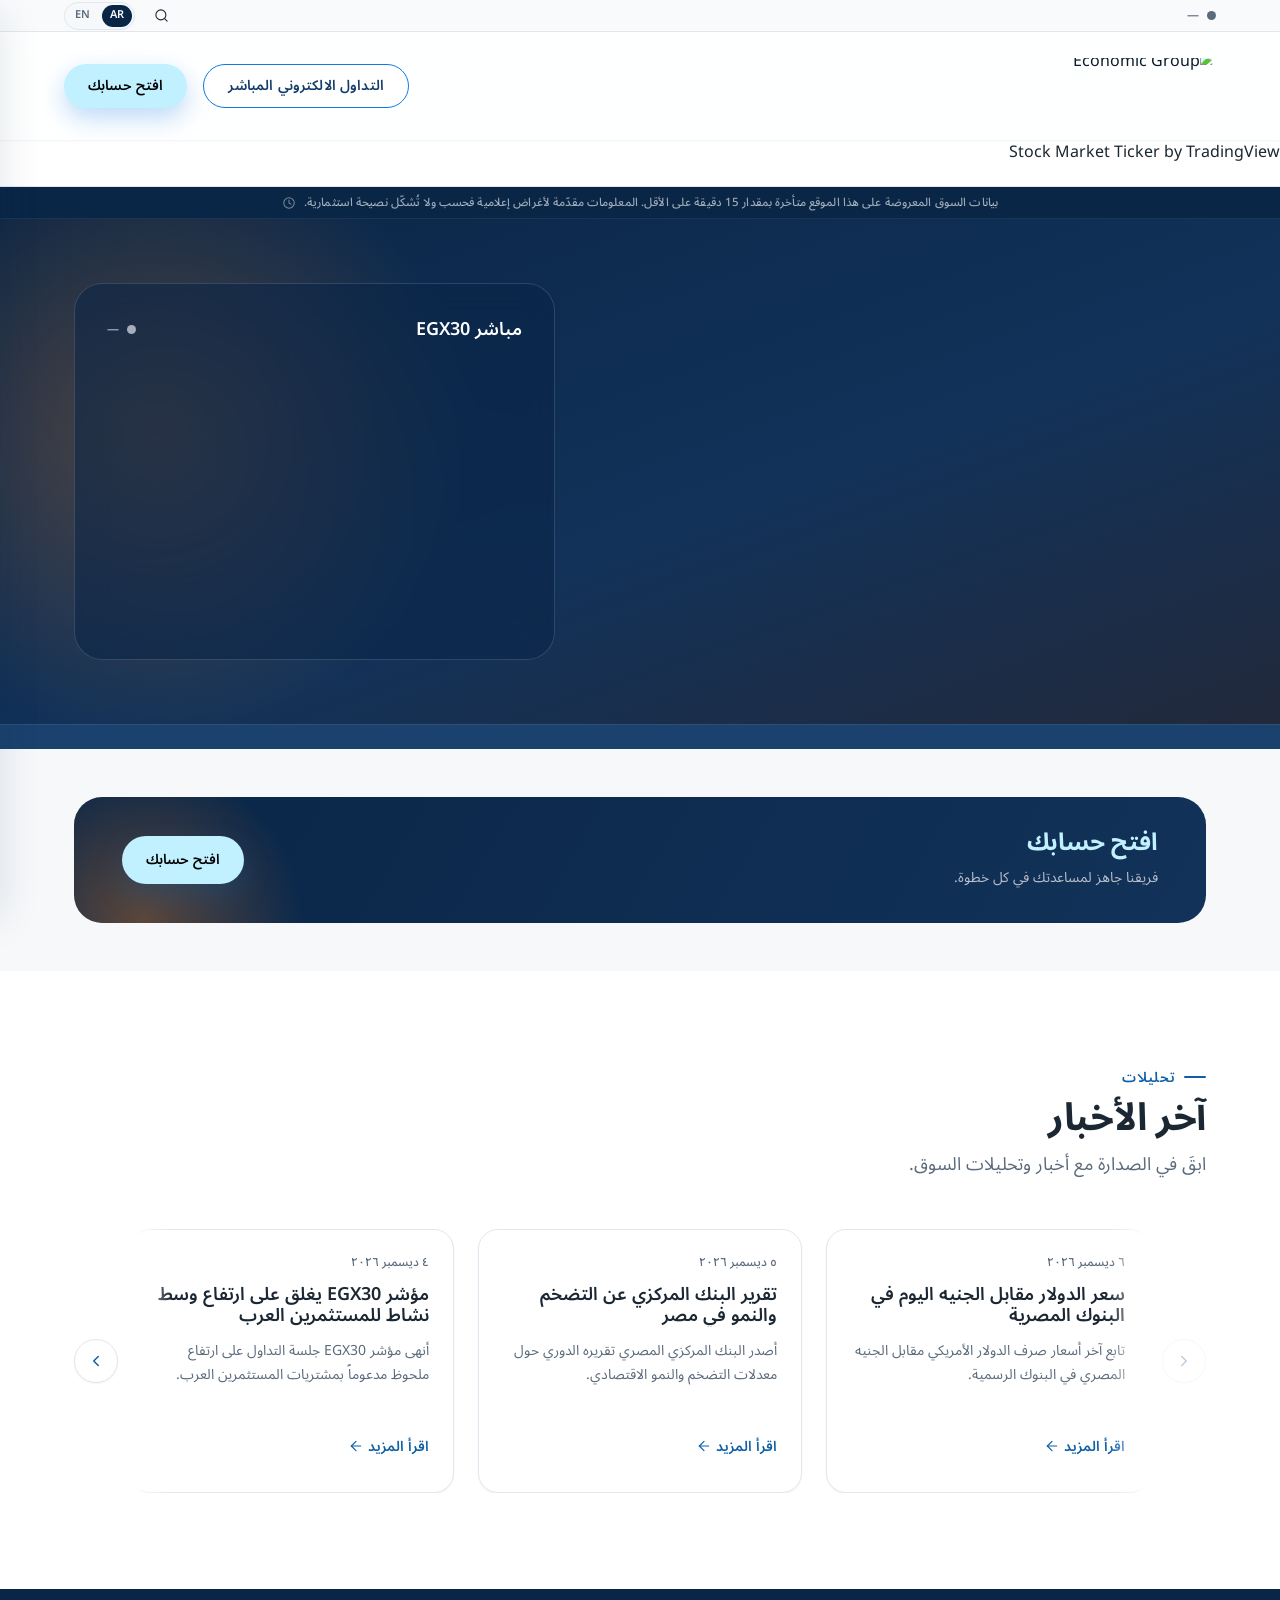
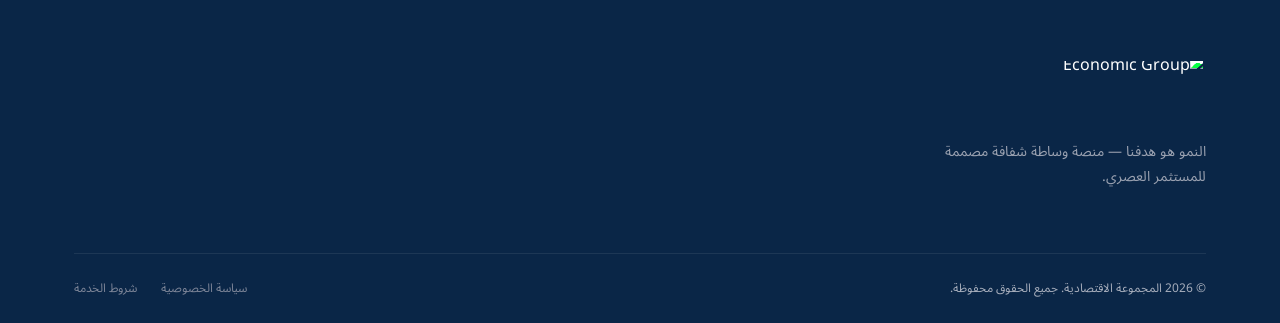
==== commit efd03773: "index.html" ====
--- a/index.html
+++ b/index.html
@@ -117,7 +117,17 @@
           <p class="section-subtitle" data-i18n="sections.news_subtitle">Stay ahead with market-moving news and analysis.</p>
         </div>
 
-        <div class="news-grid" id="news-grid" aria-live="polite"></div>
+        <div class="news-carousel">
+          <button type="button" class="news-carousel-btn news-carousel-btn--prev" id="news-prev" aria-label="Previous news">
+            <svg viewBox="0 0 24 24" fill="none" stroke="currentColor" stroke-width="2" stroke-linecap="round" stroke-linejoin="round"><polyline points="15 18 9 12 15 6"></polyline></svg>
+          </button>
+          <div class="news-carousel-track-wrap">
+            <div class="news-grid" id="news-grid" aria-live="polite"></div>
+          </div>
+          <button type="button" class="news-carousel-btn news-carousel-btn--next" id="news-next" aria-label="Next news">
+            <svg viewBox="0 0 24 24" fill="none" stroke="currentColor" stroke-width="2" stroke-linecap="round" stroke-linejoin="round"><polyline points="9 18 15 12 9 6"></polyline></svg>
+          </button>
+        </div>
       </div>
     </section>
 
--- a/assets/css/header.css
+++ b/assets/css/header.css
@@ -127,12 +127,15 @@
   width: clamp(190px, 15vw, 260px);
   height: auto;
   display: block;
-  /* Removes dark outer border box & gray background fill */
+  object-fit: contain;
+  
+  /* Crop out the outer dark edges/padding of the image file */
+  clip-path: inset(12% 2% 8% 2%); 
+  
+  /* Brighten and boost contrast to turn the light gray card white so multiply hides it */
+  filter: contrast(1.15) brightness(1.08);
   mix-blend-mode: multiply;
-  object-fit: contain;
-  background: transparent !important;
-  border: none !important;
-  box-shadow: none !important;
+  
   transition: width var(--dur-base) var(--ease-out);
 }
 
@@ -313,8 +316,8 @@
 }
 
 .header-cta-primary {
-  background: linear-gradient(135deg, var(--header-blue-mid), var(--header-blue-accent));
-  color: var(--color-white);
+  background: #C1F1FF;
+  color: #000;
   box-shadow: 0 10px 24px rgba(15, 122, 229, 0.28);
   transition: transform var(--dur-fast) var(--ease-out),
               box-shadow var(--dur-base) var(--ease-out),
--- a/assets/css/hero.css
+++ b/assets/css/hero.css
@@ -244,12 +244,20 @@
 }
 
 /* Exception to the sitewide prefers-reduced-motion reset in base.css:
-   this marquee is treated as decorative/informational content rather than
-   motion that could trigger discomfort, so it keeps scrolling. Hover-to-pause
-   above still applies either way. */
-@media (prefers-reduced-motion: reduce) {
-  .ticker-track {
-    animation-duration: 38s !important;
-    animation-iteration-count: infinite !important;
-  }
-}
+   this marquee is informational content (live announcements), not decorative
+   motion. It must keep scrolling regardless of the user's motion preference.
+   Hover-to-pause still applies either way.
+   All five animation properties are forced here because base.css uses
+   !important on duration and iteration-count inside the reduced-motion
+   media query — this unconditional rule wins by source order and specificity. */
+.ticker-track {
+  animation-name: tickerScroll !important;
+  animation-duration: 38s !important;
+  animation-timing-function: linear !important;
+  animation-iteration-count: infinite !important;
+  animation-play-state: running !important;
+}
+
+[dir="rtl"] .ticker-track {
+  animation-name: tickerScrollRTL !important;
+}
--- a/assets/css/news.css
+++ b/assets/css/news.css
@@ -1,57 +1,125 @@
 /* =========================================================
-   Economic Group — News Section
+   Economic Group — News Section (Carousel, no images)
    ========================================================= */
 
+/* ── Carousel shell ── */
+.news-carousel {
+  position: relative;
+  display: flex;
+  align-items: center;
+  gap: var(--space-3);
+}
+
+.news-carousel-track-wrap {
+  overflow: hidden;
+  flex: 1;
+  /* mild fade-out on both edges to hint scrollability */
+  mask-image: linear-gradient(to right, transparent 0%, black 4%, black 96%, transparent 100%);
+  -webkit-mask-image: linear-gradient(to right, transparent 0%, black 4%, black 96%, transparent 100%);
+}
+
+/* ── Arrow buttons ── */
+.news-carousel-btn {
+  flex-shrink: 0;
+  width: 44px;
+  height: 44px;
+  border-radius: var(--radius-full);
+  border: 1.5px solid var(--color-border);
+  background: var(--color-white);
+  color: var(--color-primary);
+  display: flex;
+  align-items: center;
+  justify-content: center;
+  cursor: pointer;
+  transition: background var(--dur-fast) var(--ease-out),
+              border-color var(--dur-fast) var(--ease-out),
+              box-shadow var(--dur-fast) var(--ease-out),
+              opacity var(--dur-fast) var(--ease-out);
+  box-shadow: var(--shadow-sm);
+  z-index: 1;
+}
+
+.news-carousel-btn svg {
+  width: 18px;
+  height: 18px;
+}
+
+.news-carousel-btn:hover {
+  background: var(--color-primary);
+  border-color: var(--color-primary);
+  color: var(--color-white);
+  box-shadow: var(--shadow-primary);
+}
+
+.news-carousel-btn:disabled {
+  opacity: 0.3;
+  cursor: not-allowed;
+  pointer-events: none;
+}
+
+/* Flip arrow directions for RTL */
+[dir="rtl"] .news-carousel-btn--prev svg { transform: rotate(180deg); }
+[dir="rtl"] .news-carousel-btn--next svg { transform: rotate(180deg); }
+
+/* ── Grid: horizontal row of cards ── */
 .news-grid {
-  display: grid;
-  grid-template-columns: repeat(auto-fit, minmax(300px, 1fr));
+  display: flex;
+  flex-direction: row;
   gap: var(--space-5);
-}
-
+  /* smooth scroll driven by JS */
+  scroll-behavior: smooth;
+  /* no native scroll bar visible */
+  overflow: visible;
+  /* ensure cards don't wrap */
+  flex-wrap: nowrap;
+  transition: transform var(--dur-slow) var(--ease-out);
+}
+
+/* ── Card: no image, text only ── */
 .news-card {
-  overflow: hidden;
-  display: flex;
-  flex-direction: column;
-}
-
+  flex: 0 0 calc(33.333% - var(--space-5) * 2 / 3);
+  min-width: 0;
+  overflow: hidden;
+  display: flex;
+  flex-direction: column;
+  background: var(--color-white);
+  border: 1.5px solid var(--color-border);
+  border-radius: var(--radius-lg);
+  box-shadow: var(--shadow-sm);
+  transition: box-shadow var(--dur-base) var(--ease-out),
+              border-color var(--dur-base) var(--ease-out),
+              transform var(--dur-base) var(--ease-out);
+}
+
+.news-card:hover {
+  box-shadow: var(--shadow-md);
+  border-color: var(--color-primary-light);
+  transform: translateY(-3px);
+}
+
+/* Hide the image wrapper entirely */
 .news-card-media {
-  position: relative;
-  aspect-ratio: 16 / 10;
-  overflow: hidden;
-  background: var(--color-bg);
-}
-
-.news-card-media img {
-  width: 100%;
-  height: 100%;
-  object-fit: cover;
-  transition: transform var(--dur-slow) var(--ease-out);
-}
-
-.news-card:hover .news-card-media img {
-  transform: scale(1.05);
+  display: none;
+}
+
+/* ── Card body ── */
+.news-card-body {
+  padding: var(--space-5);
+  display: flex;
+  flex-direction: column;
+  gap: var(--space-3);
+  flex: 1;
 }
 
 .news-card-category {
-  position: absolute;
-  top: var(--space-3);
-  inset-inline-start: var(--space-3);
+  display: inline-block;
   padding: var(--space-1) var(--space-3);
   border-radius: var(--radius-full);
-  background: rgba(10, 38, 71, 0.75);
-  color: var(--color-white);
+  background: var(--color-primary-50);
+  color: var(--color-primary);
   font-size: var(--fs-xs);
   font-weight: var(--fw-semibold);
-  backdrop-filter: blur(6px);
-  -webkit-backdrop-filter: blur(6px);
-}
-
-.news-card-body {
-  padding: var(--space-5);
-  display: flex;
-  flex-direction: column;
-  gap: var(--space-3);
-  flex: 1;
+  width: fit-content;
 }
 
 .news-card-date {
@@ -61,8 +129,14 @@
 }
 
 .news-card-title {
-  font-size: var(--fs-lg);
+  font-size: var(--fs-md);
+  font-weight: var(--fw-semibold);
   line-height: var(--lh-tight);
+  color: var(--color-text);
+  display: -webkit-box;
+  -webkit-line-clamp: 3;
+  -webkit-box-orient: vertical;
+  overflow: hidden;
 }
 
 .news-card-summary {
@@ -84,6 +158,7 @@
   color: var(--color-primary);
   width: fit-content;
   min-height: 44px;
+  margin-top: auto;
 }
 
 .news-card-readmore svg {
@@ -94,20 +169,34 @@
 
 html[dir="ltr"] .news-card-readmore:hover svg { transform: translateX(3px); }
 html[dir="rtl"] .news-card-readmore:hover svg { transform: translateX(-3px) rotate(180deg); }
-html[dir="rtl"] .news-card-readmore svg { transform: rotate(180deg); }
-
-/* ---------- News Modal ---------- */
+html[dir="rtl"] .news-card-readmore svg       { transform: rotate(180deg); }
+
+/* ── Responsive: 2 cards on tablet, 1 on mobile ── */
+@media (max-width: 900px) {
+  .news-card {
+    flex: 0 0 calc(50% - var(--space-5) / 2);
+  }
+}
+
+@media (max-width: 560px) {
+  .news-card {
+    flex: 0 0 100%;
+  }
+
+  .news-carousel-btn {
+    width: 36px;
+    height: 36px;
+  }
+}
+
+/* =========================================================
+   News Modal (unchanged)
+   ========================================================= */
 
 .modal-overlay {
   position: fixed;
   inset: 0;
   z-index: var(--z-modal);
-  /* #news-modal-mount (the fetch() injection target this overlay lives
-     inside of) sets pointer-events: none on itself so its 0x0 wrapper
-     never blocks clicks on the page. Since pointer-events is inherited,
-     without this override every click on the modal — close button,
-     backdrop, article content — silently passed through to whatever
-     was behind it instead of being handled. */
   pointer-events: auto;
   background: rgba(18, 22, 30, 0.65);
   backdrop-filter: blur(6px);
@@ -174,11 +263,8 @@
   transition: background var(--dur-fast) var(--ease-out);
 }
 
-.modal-close:hover {
-  background: var(--color-dark);
-}
-
-.modal-close svg { width: 18px; height: 18px; }
+.modal-close:hover { background: var(--color-dark); }
+.modal-close svg   { width: 18px; height: 18px; }
 
 .news-modal-body {
   padding: var(--space-6);
--- a/assets/css/footer.css
+++ b/assets/css/footer.css
@@ -20,6 +20,16 @@
   display: flex;
   flex-direction: column;
   gap: var(--space-4);
+}
+
+.footer-brand-col img {
+  /* Screen blend mode knocks out the black background completely */
+  mix-blend-mode: screen;
+  
+  /* Makes the dark blue logo lines bright white */
+  filter: brightness(1) contrast(4);
+  
+  display: block;
 }
 
 .footer-tagline {
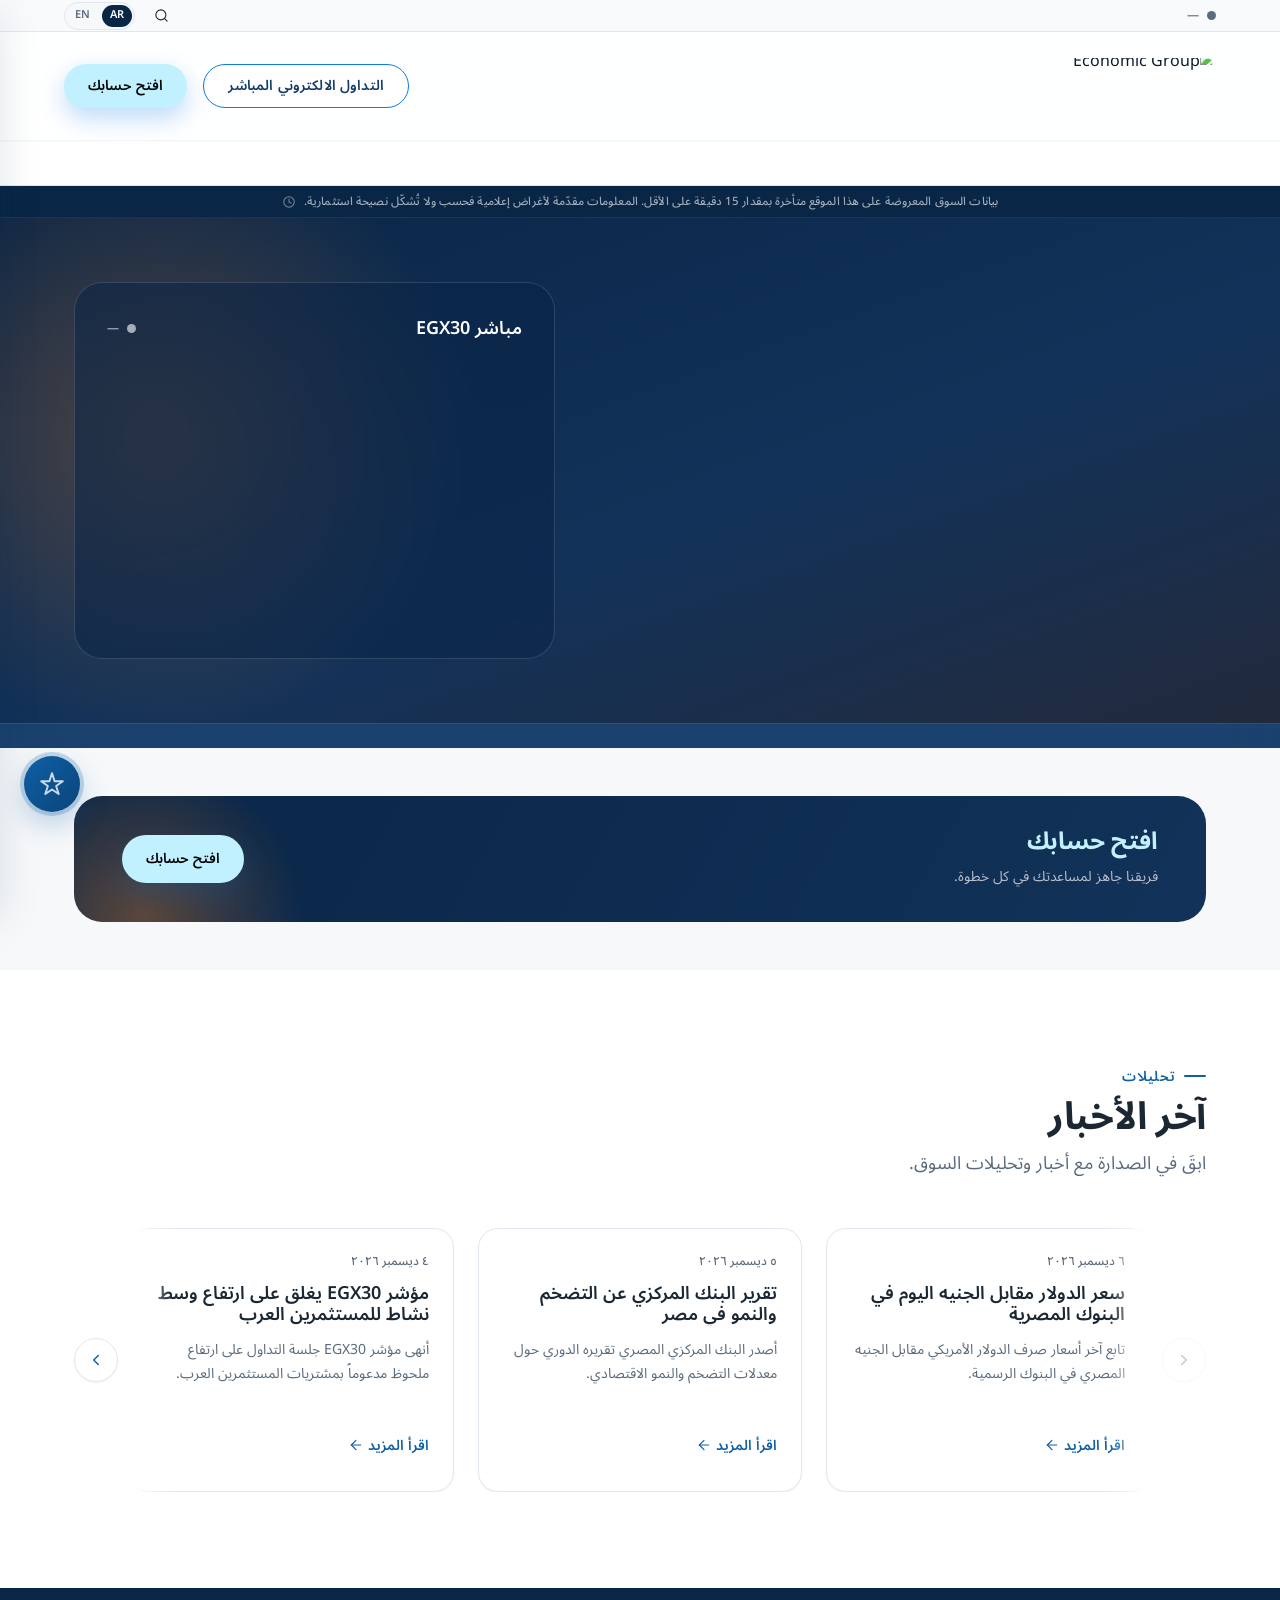
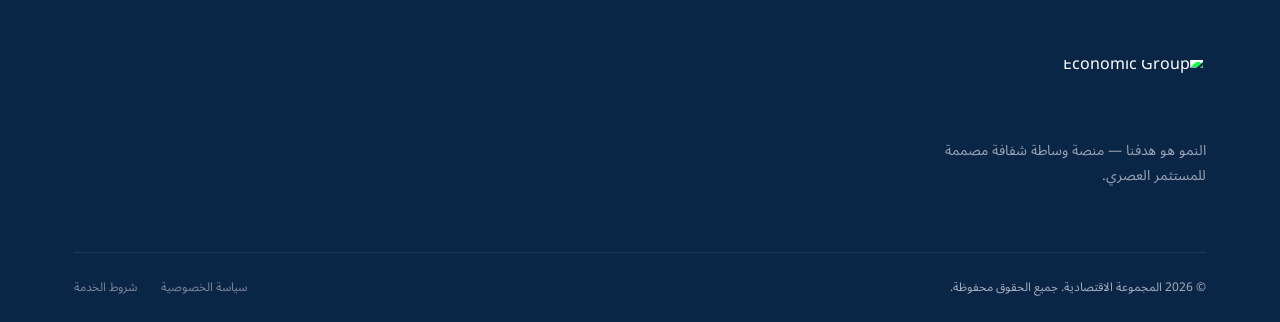
==== commit 8f52d60f: "Add files via upload" ====
--- a/index.html
+++ b/index.html
@@ -39,6 +39,7 @@
   <link rel="stylesheet" href="assets/css/news.css">
   <link rel="stylesheet" href="assets/css/footer.css">
   <link rel="stylesheet" href="assets/css/responsive.css">
+  <link rel="stylesheet" href="assets/css/ai-assistant.css">
 
   <!-- Schema.org -->
   <script type="application/ld+json">
@@ -173,6 +174,9 @@
   <script src="assets/js/contact.js"></script>
   <script src="assets/js/autoRefresh.js"></script>
 
+  <!-- AI Market Assistant -->
+  <script src="assets/js/aiAssistant.js"></script>
+
   <!-- Boot -->
   <script src="assets/js/main.js"></script>
 </body>
--- a/assets/css/base.css
+++ b/assets/css/base.css
@@ -13,20 +13,6 @@
 html {
   -webkit-text-size-adjust: 100%;
   scroll-behavior: smooth;
-}
-
-@media (prefers-reduced-motion: reduce) {
-  html {
-    scroll-behavior: auto;
-  }
-  *,
-  *::before,
-  *::after {
-    animation-duration: 0.01ms !important;
-    animation-iteration-count: 1 !important;
-    transition-duration: 0.01ms !important;
-    scroll-behavior: auto !important;
-  }
 }
 
 body {
--- a/assets/css/header.css
+++ b/assets/css/header.css
@@ -597,21 +597,41 @@
 /* ---------- TradingView Ticker Tape (scrolling EGX price strip) ---------- */
 
 .tv-ticker-tape-wrap {
-  position: sticky;
-  top: var(--header-height);
-  inset-inline: 0;
-  z-index: calc(var(--z-sticky) - 1);
+  position: relative;
+  width: 100%;
+  height: 46px;
+  min-height: 46px;
+  max-height: 46px;
+  display: block;
+  z-index: 10;
   background: var(--color-surface, #ffffff);
   border-bottom: 1px solid var(--color-border);
-  transition: top var(--dur-base) var(--ease-out);
-}
-
-.site-header.is-scrolled ~ .tv-ticker-tape-wrap {
-  top: var(--header-height-scrolled);
-}
-
-/* TradingView's own iframe reports its height, but give the wrapper a
-   sane minimum so layout doesn't jump while the widget script loads. */
+  overflow: hidden !important;
+}
+
+/* Allow TradingView's internal container to size itself dynamically */
 .tv-ticker-tape-wrap .tradingview-widget-container {
-  min-height: 46px;
-}
+  width: 100% !important;
+  height: 46px !important;
+  min-height: 46px !important;
+  max-height: 46px !important;
+  display: block !important;
+  overflow: hidden !important;
+}
+
+.tv-ticker-tape-wrap .tradingview-widget-container__widget {
+  width: 100% !important;
+  height: 46px !important;
+  min-height: 46px !important;
+  max-height: 46px !important;
+  overflow: hidden !important;
+}
+
+.tv-ticker-tape-wrap iframe {
+  width: 100% !important;
+  height: 46px !important;
+  min-height: 46px !important;
+  max-height: 46px !important;
+  display: block !important;
+  overflow: hidden !important;
+}
--- a/assets/css/hero.css
+++ b/assets/css/hero.css
@@ -193,12 +193,12 @@
 .ticker-track {
   display: flex;
   width: max-content;
-  animation: tickerScroll 38s linear infinite;
   padding-block: var(--space-3);
+  will-change: transform;
 }
 
 .ticker-bar:hover .ticker-track {
-  animation-play-state: paused;
+  animation-play-state: paused !important;
 }
 
 .ticker-item {
@@ -217,23 +217,19 @@
 
 @keyframes tickerScroll {
   0% {
-    transform: translateX(0);
+    transform: translate3d(0, 0, 0);
   }
   100% {
-    transform: translateX(-50%);
-  }
-}
-
-[dir="rtl"] .ticker-track {
-  animation-name: tickerScrollRTL;
+    transform: translate3d(-50%, 0, 0);
+  }
 }
 
 @keyframes tickerScrollRTL {
   0% {
-    transform: translateX(0);
+    transform: translate3d(0, 0, 0);
   }
   100% {
-    transform: translateX(50%);
+    transform: translate3d(50%, 0, 0);
   }
 }
 
@@ -243,21 +239,15 @@
   }
 }
 
-/* Exception to the sitewide prefers-reduced-motion reset in base.css:
-   this marquee is informational content (live announcements), not decorative
-   motion. It must keep scrolling regardless of the user's motion preference.
-   Hover-to-pause still applies either way.
-   All five animation properties are forced here because base.css uses
-   !important on duration and iteration-count inside the reduced-motion
-   media query — this unconditional rule wins by source order and specificity. */
+/* Override base.css prefers-reduced-motion while allowing hover pause */
 .ticker-track {
   animation-name: tickerScroll !important;
   animation-duration: 38s !important;
   animation-timing-function: linear !important;
   animation-iteration-count: infinite !important;
-  animation-play-state: running !important;
-}
-
-[dir="rtl"] .ticker-track {
+}
+
+[dir="rtl"] .ticker-track,
+html[lang="ar"] .ticker-track {
   animation-name: tickerScrollRTL !important;
 }
--- a/assets/css/news.css
+++ b/assets/css/news.css
@@ -233,38 +233,34 @@
   transform: scale(1) translateY(0);
 }
 
+/* Hide the image section in the modal since news has no images */
 .news-modal-media {
-  position: relative;
-  aspect-ratio: 21 / 9;
+  display: none;
+}
+
+.modal-close {
+  margin-inline-start: auto;
+  width: 36px;
+  height: 36px;
+  border-radius: var(--radius-full);
+  background: var(--color-bg);
+  color: var(--color-text-muted);
+  border: 1.5px solid var(--color-border);
+  display: flex;
+  align-items: center;
+  justify-content: center;
   flex-shrink: 0;
-  background: var(--color-bg);
-}
-
-.news-modal-media img {
-  width: 100%;
-  height: 100%;
-  object-fit: cover;
-}
-
-.modal-close {
-  position: absolute;
-  top: var(--space-4);
-  inset-inline-end: var(--space-4);
-  width: 40px;
-  height: 40px;
-  border-radius: var(--radius-full);
-  background: rgba(18, 22, 30, 0.55);
+  transition: background var(--dur-fast) var(--ease-out),
+              color var(--dur-fast) var(--ease-out);
+}
+
+.modal-close:hover {
+  background: var(--color-dark);
   color: var(--color-white);
-  display: flex;
-  align-items: center;
-  justify-content: center;
-  backdrop-filter: blur(6px);
-  -webkit-backdrop-filter: blur(6px);
-  transition: background var(--dur-fast) var(--ease-out);
-}
-
-.modal-close:hover { background: var(--color-dark); }
-.modal-close svg   { width: 18px; height: 18px; }
+  border-color: var(--color-dark);
+}
+
+.modal-close svg { width: 16px; height: 16px; }
 
 .news-modal-body {
   padding: var(--space-6);
@@ -281,6 +277,7 @@
   font-size: var(--fs-xs);
   color: var(--color-text-muted);
   font-weight: var(--fw-medium);
+  /* close button pushed to the far end via margin-inline-start: auto on .modal-close */
 }
 
 .news-modal-title {
--- a/assets/css/ai-assistant.css
+++ b/assets/css/ai-assistant.css
@@ -0,0 +1,394 @@
+/* =========================================================
+   Economic Group — AI Market Assistant
+   Floating chat widget — matches the site design system
+   ========================================================= */
+
+/* ---------- FAB (Floating Action Button) ---------- */
+#eg-ai-fab {
+  position: fixed;
+  bottom: 88px; /* above back-to-top button */
+  inset-inline-end: 24px;
+  z-index: var(--z-toast);
+  width: 56px;
+  height: 56px;
+  border-radius: var(--radius-full);
+  background: linear-gradient(135deg, var(--color-primary) 0%, var(--color-primary-dark) 100%);
+  color: #fff;
+  border: none;
+  cursor: pointer;
+  box-shadow: var(--shadow-primary);
+  display: flex;
+  align-items: center;
+  justify-content: center;
+  transition: transform var(--dur-base) var(--ease-out),
+              box-shadow var(--dur-base) var(--ease-out),
+              opacity var(--dur-base) var(--ease-out);
+  -webkit-tap-highlight-color: transparent;
+}
+
+#eg-ai-fab:hover {
+  transform: scale(1.08);
+  box-shadow: 0 20px 48px rgba(15, 95, 166, 0.40);
+}
+
+#eg-ai-fab:active {
+  transform: scale(0.96);
+}
+
+#eg-ai-fab svg {
+  width: 26px;
+  height: 26px;
+  pointer-events: none;
+  transition: opacity var(--dur-fast);
+}
+
+#eg-ai-fab .fab-icon-open  { display: block; }
+#eg-ai-fab .fab-icon-close { display: none; }
+
+#eg-ai-fab.is-open .fab-icon-open  { display: none; }
+#eg-ai-fab.is-open .fab-icon-close { display: block; }
+
+/* pulse ring — subtle attention indicator when chat is closed */
+#eg-ai-fab::before {
+  content: '';
+  position: absolute;
+  inset: -4px;
+  border-radius: var(--radius-full);
+  background: rgba(15, 95, 166, 0.22);
+  animation: eg-ai-pulse 2.8s ease-in-out infinite;
+  pointer-events: none;
+}
+
+#eg-ai-fab.is-open::before { display: none; }
+
+@keyframes eg-ai-pulse {
+  0%, 100% { transform: scale(1);   opacity: 0.6; }
+  50%       { transform: scale(1.2); opacity: 0;   }
+}
+
+/* ---------- Chat Panel ---------- */
+#eg-ai-panel {
+  position: fixed;
+  bottom: 160px;
+  inset-inline-end: 24px;
+  z-index: var(--z-modal);
+  width: min(400px, calc(100vw - 32px));
+  height: min(560px, calc(100dvh - 180px));
+  border-radius: var(--radius-lg);
+  background: var(--color-white);
+  box-shadow: 0 24px 64px rgba(10, 38, 71, 0.18), 0 2px 8px rgba(10, 38, 71, 0.06);
+  border: 1px solid var(--color-border);
+  display: flex;
+  flex-direction: column;
+  overflow: hidden;
+
+  /* hidden by default */
+  opacity: 0;
+  visibility: hidden;
+  transform: translateY(12px) scale(0.97);
+  transform-origin: bottom right;
+  transition: opacity var(--dur-base) var(--ease-out),
+              transform var(--dur-base) var(--ease-out),
+              visibility var(--dur-base);
+}
+
+[dir="ltr"] #eg-ai-panel { transform-origin: bottom right; }
+[dir="rtl"] #eg-ai-panel { transform-origin: bottom left;  }
+
+#eg-ai-panel.is-open {
+  opacity: 1;
+  visibility: visible;
+  transform: translateY(0) scale(1);
+}
+
+/* ---------- Panel Header ---------- */
+.eg-ai-header {
+  display: flex;
+  align-items: center;
+  gap: var(--space-3);
+  padding: var(--space-4) var(--space-5);
+  background: linear-gradient(135deg, var(--color-dark) 0%, var(--color-dark-soft) 100%);
+  color: #fff;
+  flex-shrink: 0;
+}
+
+.eg-ai-header-avatar {
+  width: 36px;
+  height: 36px;
+  border-radius: var(--radius-full);
+  background: rgba(255,255,255,0.15);
+  border: 1px solid rgba(255,255,255,0.25);
+  display: flex;
+  align-items: center;
+  justify-content: center;
+  flex-shrink: 0;
+}
+
+.eg-ai-header-avatar svg {
+  width: 18px;
+  height: 18px;
+}
+
+.eg-ai-header-info { flex: 1; min-width: 0; }
+
+.eg-ai-header-name {
+  font-size: var(--fs-sm);
+  font-weight: var(--fw-semibold);
+  line-height: 1.2;
+  white-space: nowrap;
+  overflow: hidden;
+  text-overflow: ellipsis;
+}
+
+.eg-ai-header-status {
+  font-size: var(--fs-xs);
+  color: rgba(255,255,255,0.65);
+  display: flex;
+  align-items: center;
+  gap: 5px;
+  margin-top: 2px;
+}
+
+.eg-ai-status-dot {
+  width: 6px;
+  height: 6px;
+  border-radius: var(--radius-full);
+  background: #34D399;
+  flex-shrink: 0;
+}
+
+.eg-ai-header-close {
+  background: none;
+  border: none;
+  color: rgba(255,255,255,0.7);
+  cursor: pointer;
+  padding: 4px;
+  border-radius: var(--radius-sm);
+  display: flex;
+  align-items: center;
+  justify-content: center;
+  transition: color var(--dur-fast), background var(--dur-fast);
+}
+.eg-ai-header-close:hover { color: #fff; background: rgba(255,255,255,0.12); }
+
+/* ---------- Suggestions (quick-access chips) ---------- */
+.eg-ai-suggestions {
+  display: flex;
+  flex-wrap: wrap;
+  gap: var(--space-2);
+  padding: var(--space-3) var(--space-4);
+  border-bottom: 1px solid var(--color-border);
+  background: var(--color-bg);
+  flex-shrink: 0;
+}
+
+.eg-ai-chip {
+  font-size: 11px;
+  font-weight: var(--fw-medium);
+  padding: 4px 10px;
+  border-radius: var(--radius-full);
+  border: 1px solid var(--color-border);
+  background: var(--color-white);
+  color: var(--color-primary);
+  cursor: pointer;
+  white-space: nowrap;
+  transition: background var(--dur-fast), border-color var(--dur-fast), color var(--dur-fast);
+  -webkit-tap-highlight-color: transparent;
+}
+.eg-ai-chip:hover {
+  background: var(--color-primary-50);
+  border-color: var(--color-primary-light);
+}
+
+/* ---------- Messages ---------- */
+.eg-ai-messages {
+  flex: 1;
+  overflow-y: auto;
+  padding: var(--space-4);
+  display: flex;
+  flex-direction: column;
+  gap: var(--space-3);
+  scroll-behavior: smooth;
+}
+
+.eg-ai-messages::-webkit-scrollbar { width: 4px; }
+.eg-ai-messages::-webkit-scrollbar-thumb { background: var(--color-border); border-radius: 4px; }
+
+/* message bubbles */
+.eg-ai-msg {
+  display: flex;
+  gap: var(--space-2);
+  align-items: flex-end;
+  max-width: 88%;
+}
+
+.eg-ai-msg--bot { align-self: flex-start; flex-direction: row; }
+.eg-ai-msg--user { align-self: flex-end; flex-direction: row-reverse; }
+
+[dir="rtl"] .eg-ai-msg--bot  { flex-direction: row-reverse; }
+[dir="rtl"] .eg-ai-msg--user { flex-direction: row; }
+
+.eg-ai-msg-avatar {
+  width: 28px;
+  height: 28px;
+  border-radius: var(--radius-full);
+  background: var(--color-primary-50);
+  border: 1px solid var(--color-border);
+  display: flex;
+  align-items: center;
+  justify-content: center;
+  flex-shrink: 0;
+}
+.eg-ai-msg-avatar svg { width: 14px; height: 14px; color: var(--color-primary); }
+
+.eg-ai-msg-bubble {
+  padding: var(--space-3) var(--space-4);
+  border-radius: var(--radius-md);
+  font-size: var(--fs-sm);
+  line-height: var(--lh-relaxed);
+  color: var(--color-text);
+  background: var(--color-bg);
+  border: 1px solid var(--color-border);
+  word-break: break-word;
+}
+
+.eg-ai-msg--user .eg-ai-msg-bubble {
+  background: var(--color-primary);
+  color: #fff;
+  border-color: var(--color-primary);
+}
+
+/* stock data inside bot bubble */
+.eg-ai-stock-card {
+  margin-top: var(--space-2);
+  padding: var(--space-3);
+  background: var(--color-white);
+  border-radius: var(--radius-sm);
+  border: 1px solid var(--color-border);
+  font-size: var(--fs-xs);
+}
+
+.eg-ai-stock-name {
+  font-size: var(--fs-sm);
+  font-weight: var(--fw-bold);
+  color: var(--color-primary-dark);
+  margin-bottom: var(--space-2);
+}
+
+.eg-ai-stock-grid {
+  display: grid;
+  grid-template-columns: 1fr 1fr;
+  gap: 6px 12px;
+}
+
+.eg-ai-stock-row { display: flex; flex-direction: column; gap: 1px; }
+.eg-ai-stock-label { color: var(--color-text-muted); font-size: 10px; font-weight: var(--fw-medium); text-transform: uppercase; letter-spacing: 0.04em; }
+.eg-ai-stock-value { color: var(--color-text); font-weight: var(--fw-semibold); font-size: var(--fs-xs); }
+.eg-ai-stock-value.is-up    { color: var(--color-success); }
+.eg-ai-stock-value.is-down  { color: var(--color-danger);  }
+
+/* typing indicator */
+.eg-ai-typing {
+  display: flex;
+  gap: 4px;
+  align-items: center;
+  padding: var(--space-3) var(--space-4);
+}
+.eg-ai-typing span {
+  width: 6px; height: 6px;
+  border-radius: var(--radius-full);
+  background: var(--color-text-muted);
+  animation: eg-ai-bounce 1.2s ease-in-out infinite;
+}
+.eg-ai-typing span:nth-child(2) { animation-delay: 0.18s; }
+.eg-ai-typing span:nth-child(3) { animation-delay: 0.36s; }
+
+@keyframes eg-ai-bounce {
+  0%, 60%, 100% { transform: translateY(0);   }
+  30%            { transform: translateY(-5px); }
+}
+
+/* disclaimer inside chat */
+.eg-ai-disclaimer {
+  font-size: 10px;
+  color: var(--color-text-muted);
+  background: var(--color-warning-bg);
+  border-top: 1px solid rgba(197,138,23,0.2);
+  padding: var(--space-2) var(--space-4);
+  text-align: center;
+  flex-shrink: 0;
+  line-height: 1.5;
+}
+
+/* ---------- Input Row ---------- */
+.eg-ai-input-row {
+  display: flex;
+  gap: var(--space-2);
+  padding: var(--space-3) var(--space-4);
+  border-top: 1px solid var(--color-border);
+  background: var(--color-white);
+  flex-shrink: 0;
+  align-items: flex-end;
+}
+
+#eg-ai-input {
+  flex: 1;
+  resize: none;
+  border: 1px solid var(--color-border);
+  border-radius: var(--radius-sm);
+  padding: 9px var(--space-3);
+  font-size: var(--fs-sm);
+  font-family: inherit;
+  color: var(--color-text);
+  background: var(--color-bg);
+  outline: none;
+  line-height: var(--lh-normal);
+  max-height: 100px;
+  overflow-y: auto;
+  transition: border-color var(--dur-fast), box-shadow var(--dur-fast);
+}
+#eg-ai-input:focus {
+  border-color: var(--color-primary-light);
+  box-shadow: var(--shadow-focus);
+  background: var(--color-white);
+}
+#eg-ai-input::placeholder { color: var(--color-text-muted); }
+
+#eg-ai-send {
+  width: 38px;
+  height: 38px;
+  border-radius: var(--radius-sm);
+  background: var(--color-primary);
+  color: #fff;
+  border: none;
+  cursor: pointer;
+  display: flex;
+  align-items: center;
+  justify-content: center;
+  flex-shrink: 0;
+  transition: background var(--dur-fast), transform var(--dur-fast), box-shadow var(--dur-fast);
+}
+#eg-ai-send:hover  { background: var(--color-primary-dark); box-shadow: var(--shadow-primary); }
+#eg-ai-send:active { transform: scale(0.93); }
+#eg-ai-send:disabled { opacity: 0.45; cursor: not-allowed; transform: none; box-shadow: none; }
+#eg-ai-send svg { width: 16px; height: 16px; pointer-events: none; }
+
+/* ---------- RTL nudges ---------- */
+[dir="rtl"] #eg-ai-input { text-align: right; }
+[dir="rtl"] #eg-ai-send svg { transform: scaleX(-1); }
+
+/* ---------- Mobile ---------- */
+@media (max-width: 480px) {
+  #eg-ai-panel {
+    bottom: 0;
+    inset-inline-end: 0;
+    width: 100%;
+    height: 70dvh;
+    border-radius: var(--radius-lg) var(--radius-lg) 0 0;
+  }
+
+  #eg-ai-fab {
+    bottom: 80px;
+    inset-inline-end: 16px;
+  }
+}
